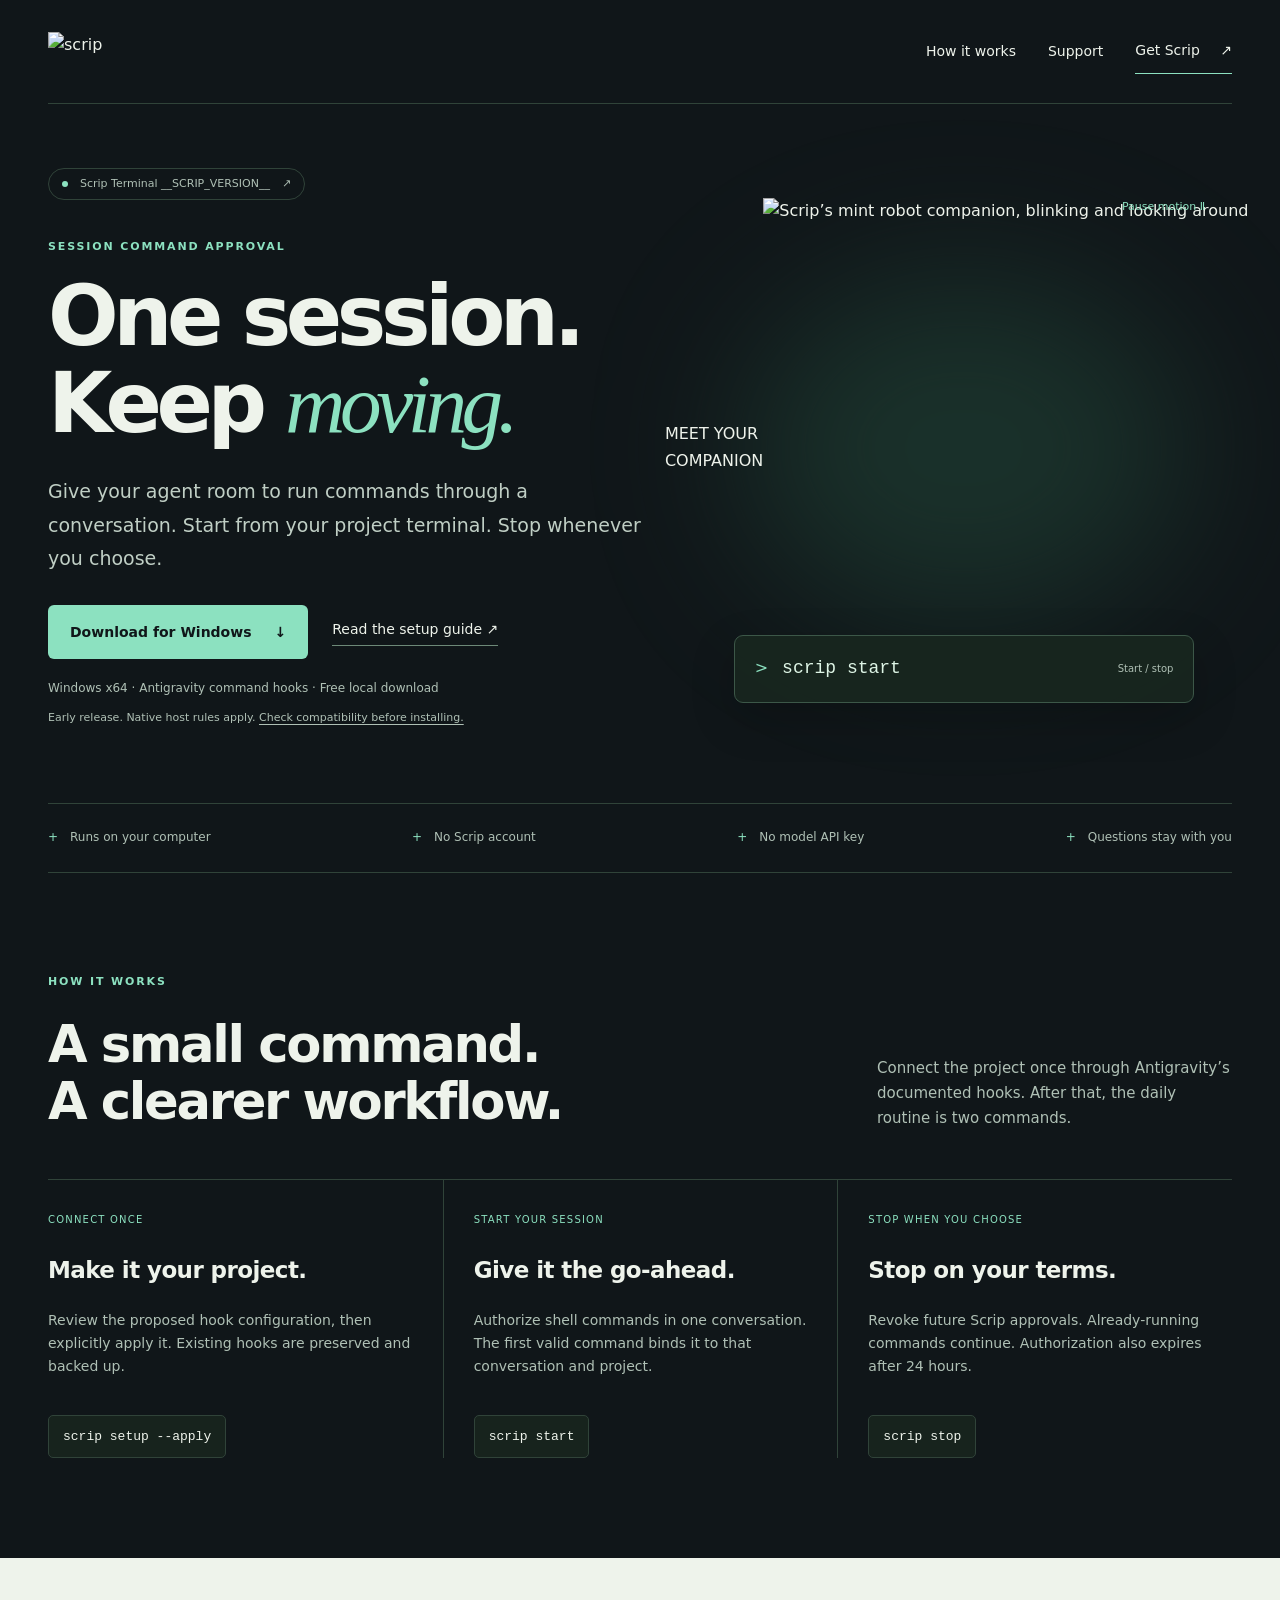
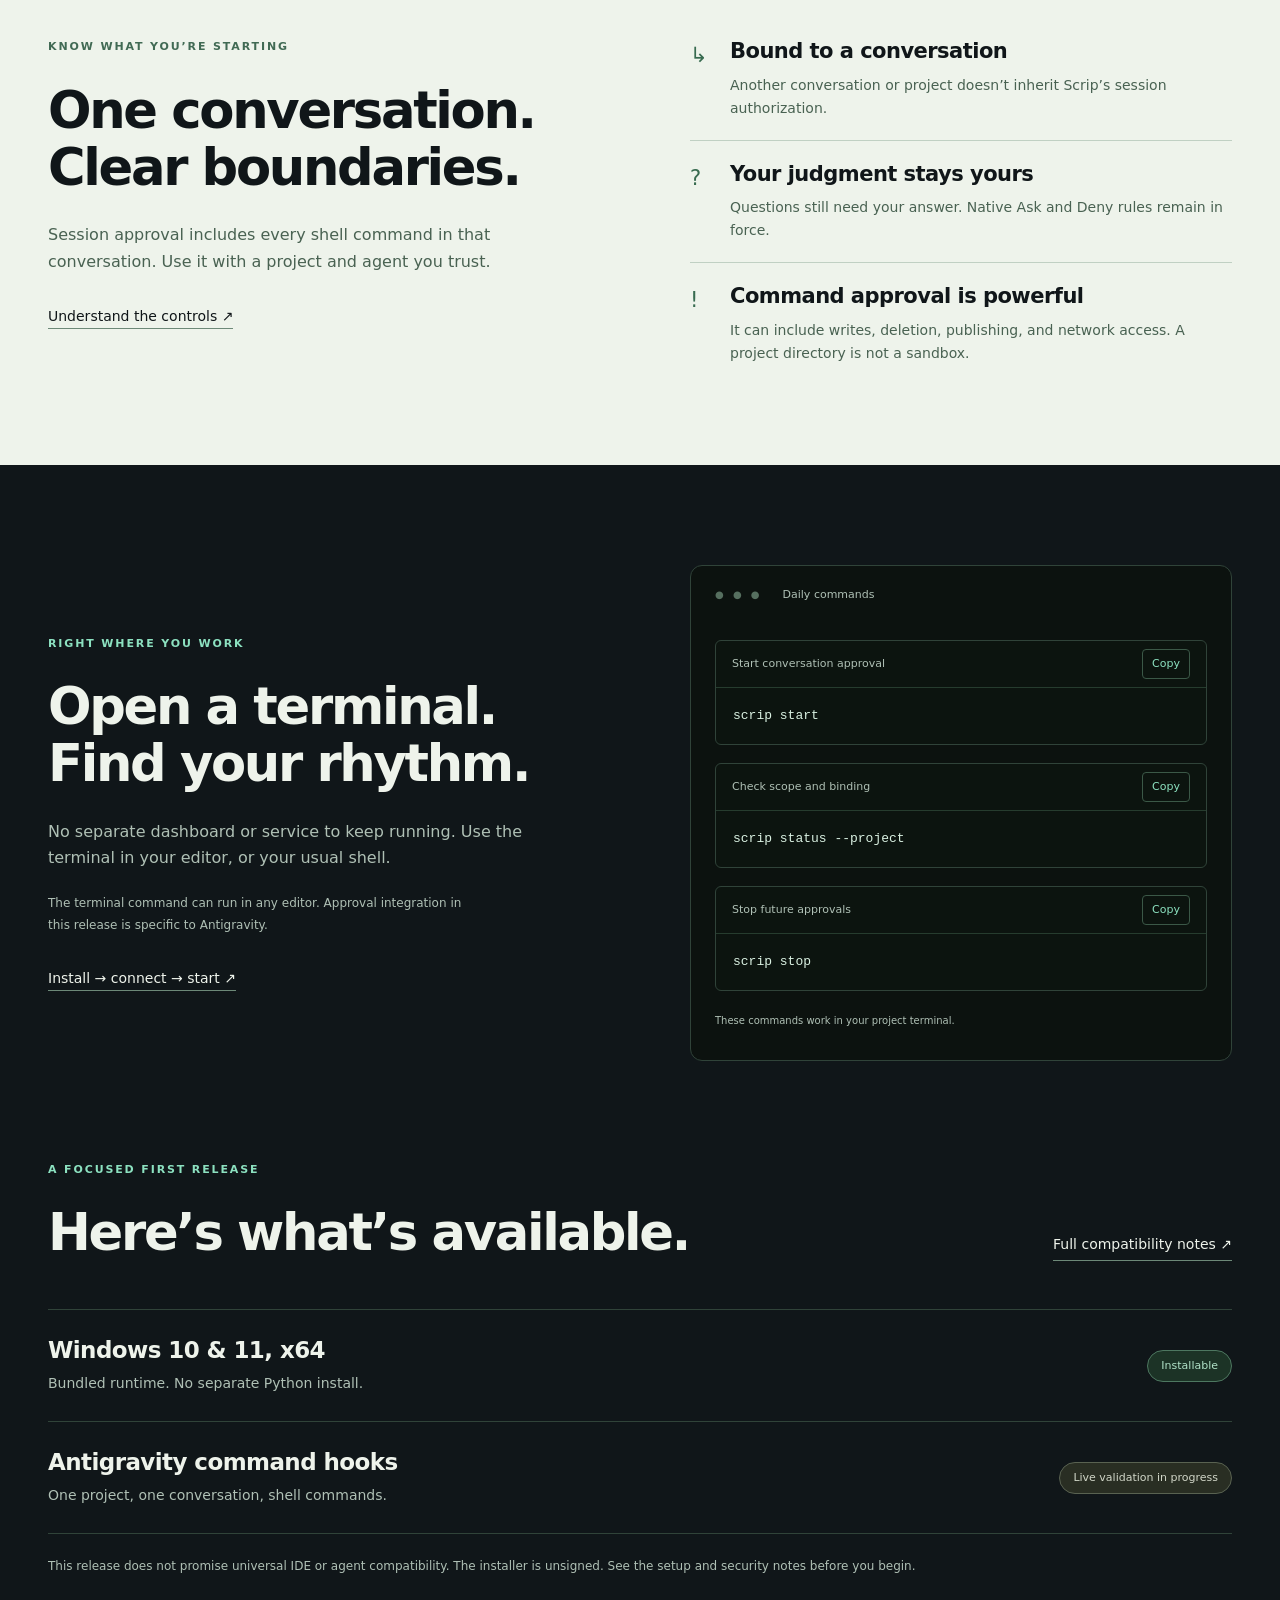
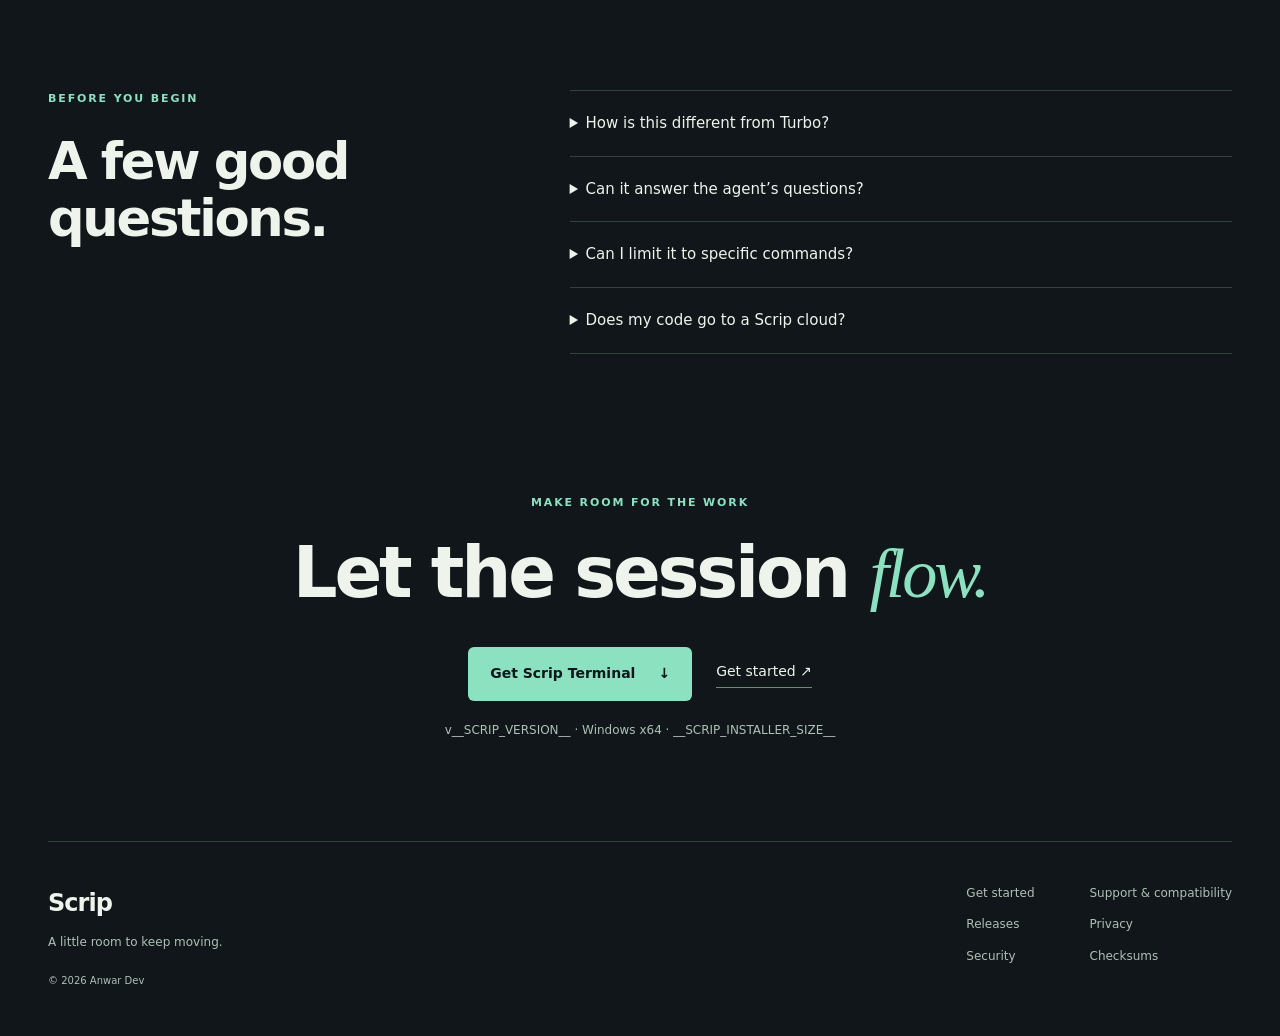
==== web/index.html @ 2af6dfa1 "Ship session command approvals and refreshed public terminal website" ====
<!doctype html>
<html lang="en">
  <head>
    <meta charset="utf-8" />
    <meta name="viewport" content="width=device-width, initial-scale=1" />
    <meta name="theme-color" content="#101619" />
    <meta
      name="description"
      content="Start session command approvals from your project terminal. Stop when you choose. A local Windows companion for Antigravity."
    />
    <link rel="canonical" href="https://scrip.anwardev.me/" />
    <meta property="og:type" content="website" />
    <meta property="og:title" content="Scrip — Let the session flow." />
    <meta
      property="og:description"
      content="Start session command approvals from your project terminal. Stop when you choose. A local Windows companion for Antigravity."
    />
    <meta property="og:url" content="https://scrip.anwardev.me/" />
    <meta
      property="og:image"
      content="https://scrip.anwardev.me/assets/mascot.png"
    />
    <meta name="twitter:card" content="summary" />
    <link rel="icon" href="assets/icon.png" />
    <link rel="stylesheet" href="styles.css" />
    <title>Scrip — Let the session flow.</title>
  </head>
  <body>
    <a class="skip" href="#main">Skip to content</a>
    <header class="header wrap">
      <a class="brand" href="./" aria-label="Scrip home"
        ><img src="assets/wordmark.svg" width="144" height="40" alt="scrip"
      /></a>
      <nav aria-label="Main navigation">
        <a href="./#how">How it works</a><a href="support.html">Support</a
        ><a href="quickstart.html" class="nav-download"
          >Get Scrip <span aria-hidden="true">↗</span></a
        >
      </nav>
    </header>
    <main id="main">
      <section class="hero wrap">
        <div class="hero-copy">
          <a href="releases.html" class="release-pill"
            ><span class="dot"></span> Scrip Terminal __SCRIP_VERSION__
            <span aria-hidden="true">↗</span></a
          >
          <p class="eyebrow">SESSION COMMAND APPROVAL</p>
          <h1>One session.<br />Keep <em>moving.</em></h1>
          <p class="lead">
            Give your agent room to run commands through a conversation. Start
            from your project terminal. Stop whenever you choose.
          </p>
          <div class="actions">
            <a
              class="button primary"
              href="downloads/__SCRIP_INSTALLER__"
              download
              >Download for Windows <span aria-hidden="true">↓</span></a
            ><a class="text-link" href="quickstart.html"
              >Read the setup guide <span aria-hidden="true">↗</span></a
            >
          </div>
          <p class="install-note">
            Windows x64 · Antigravity command hooks · Free local download
          </p>
          <p class="release-note">
            Early release. Native host rules apply.
            <a href="support.html">Check compatibility before installing.</a>
          </p>
        </div>
        <div class="hero-art">
          <span class="orbit orbit-one"></span
          ><span class="orbit orbit-two"></span
          ><span class="art-label">MEET YOUR COMPANION</span
          ><input
            class="motion-toggle"
            type="checkbox"
            id="pause-mascot"
            aria-label="Pause mascot animation"
          /><picture class="companion-motion"
            ><source
              media="(prefers-reduced-motion: reduce)"
              srcset="assets/mascot.png" />
            <img
              src="assets/mascot.gif"
              width="560"
              height="560"
              alt="Scrip’s mint robot companion, blinking and looking around" /></picture
          ><img
            class="companion-still"
            src="assets/mascot.png"
            width="560"
            height="560"
            alt="Scrip’s mint robot companion"
          /><label class="motion-control" for="pause-mascot"
            ><span class="motion-running">Pause motion Ⅱ</span
            ><span class="motion-paused">Play motion ▷</span></label
          >
          <div class="hero-command">
            <span class="prompt" aria-hidden="true">&gt;</span
            ><code>scrip start</code
            ><span class="command-caption">Start / stop</span>
          </div>
        </div>
      </section>
      <div class="trust-strip wrap">
        <span>Runs on your computer</span><span>No Scrip account</span
        ><span>No model API key</span><span>Questions stay with you</span>
      </div>
      <section class="section wrap" id="how">
        <div class="section-heading">
          <div>
            <p class="eyebrow">HOW IT WORKS</p>
            <h2>A small command.<br />A clearer workflow.</h2>
          </div>
          <p>
            Connect the project once through Antigravity’s documented hooks.
            After that, the daily routine is two commands.
          </p>
        </div>
        <div class="workflow">
          <article>
            <span class="step-number">CONNECT ONCE</span>
            <h3>Make it your project.</h3>
            <p>
              Review the proposed hook configuration, then explicitly apply it.
              Existing hooks are preserved and backed up.
            </p>
            <code class="inline-command">scrip setup --apply</code>
          </article>
          <article>
            <span class="step-number">START YOUR SESSION</span>
            <h3>Give it the go-ahead.</h3>
            <p>
              Authorize shell commands in one conversation. The first valid
              command binds it to that conversation and project.
            </p>
            <code class="inline-command">scrip start</code>
          </article>
          <article>
            <span class="step-number">STOP WHEN YOU CHOOSE</span>
            <h3>Stop on your terms.</h3>
            <p>
              Revoke future Scrip approvals. Already-running commands continue.
              Authorization also expires after 24 hours.
            </p>
            <code class="inline-command">scrip stop</code>
          </article>
        </div>
      </section>
      <section class="control-section">
        <div class="wrap control-grid">
          <div>
            <p class="eyebrow">KNOW WHAT YOU’RE STARTING</p>
            <h2>One conversation.<br />Clear boundaries.</h2>
            <p class="control-lead">
              Session approval includes every shell command in that
              conversation. Use it with a project and agent you trust.
            </p>
            <a class="text-link" href="security.html"
              >Understand the controls ↗</a
            >
          </div>
          <div class="boundary-list">
            <div>
              <span class="boundary-icon" aria-hidden="true">↳</span>
              <div>
                <h3>Bound to a conversation</h3>
                <p>
                  Another conversation or project doesn’t inherit Scrip’s
                  session authorization.
                </p>
              </div>
            </div>
            <div>
              <span class="boundary-icon" aria-hidden="true">?</span>
              <div>
                <h3>Your judgment stays yours</h3>
                <p>
                  Questions still need your answer. Native Ask and Deny rules
                  remain in force.
                </p>
              </div>
            </div>
            <div>
              <span class="boundary-icon" aria-hidden="true">!</span>
              <div>
                <h3>Command approval is powerful</h3>
                <p>
                  It can include writes, deletion, publishing, and network
                  access. A project directory is not a sandbox.
                </p>
              </div>
            </div>
          </div>
        </div>
      </section>
      <section class="section wrap terminal-section">
        <div>
          <p class="eyebrow">RIGHT WHERE YOU WORK</p>
          <h2>Open a terminal.<br />Find your rhythm.</h2>
          <p class="muted">
            No separate dashboard or service to keep running. Use the terminal
            in your editor, or your usual shell.
          </p>
          <p class="fine-print">
            The terminal command can run in any editor. Approval integration in
            this release is specific to Antigravity.
          </p>
          <a class="text-link" href="quickstart.html"
            >Install → connect → start ↗</a
          >
        </div>
        <div class="terminal-reference">
          <div class="terminal-title">
            <span class="terminal-dots" aria-hidden="true">● ● ●</span
            ><span>Daily commands</span>
          </div>
          <div class="code-block">
            <div class="code-heading">
              <span>Start conversation approval</span
              ><button
                type="button"
                class="copy"
                data-copy="scrip start"
                aria-label="Copy scrip start"
              >
                Copy
              </button>
            </div>
            <pre><code>scrip start</code></pre>
          </div>
          <div class="code-block">
            <div class="code-heading">
              <span>Check scope and binding</span
              ><button
                type="button"
                class="copy"
                data-copy="scrip status --project"
                aria-label="Copy scrip status --project"
              >
                Copy
              </button>
            </div>
            <pre><code>scrip status --project</code></pre>
          </div>
          <div class="code-block">
            <div class="code-heading">
              <span>Stop future approvals</span
              ><button
                type="button"
                class="copy"
                data-copy="scrip stop"
                aria-label="Copy scrip stop"
              >
                Copy
              </button>
            </div>
            <pre><code>scrip stop</code></pre>
          </div>
          <p class="terminal-footnote">
            These commands work in your project terminal.
          </p>
        </div>
      </section>
      <section class="section wrap support-summary" id="compatibility">
        <div class="section-heading">
          <div>
            <p class="eyebrow">A FOCUSED FIRST RELEASE</p>
            <h2>Here’s what’s available.</h2>
          </div>
          <a class="text-link" href="support.html"
            >Full compatibility notes ↗</a
          >
        </div>
        <div class="support-row">
          <div>
            <h3>Windows 10 & 11, x64</h3>
            <p>Bundled runtime. No separate Python install.</p>
          </div>
          <span class="badge">Installable</span>
        </div>
        <div class="support-row">
          <div>
            <h3>Antigravity command hooks</h3>
            <p>One project, one conversation, shell commands.</p>
          </div>
          <span class="badge subdued">Live validation in progress</span>
        </div>
        <p class="fine-print">
          This release does not promise universal IDE or agent compatibility.
          The installer is unsigned. See the setup and security notes before you
          begin.
        </p>
      </section>
      <section class="section wrap faq">
        <div>
          <p class="eyebrow">BEFORE YOU BEGIN</p>
          <h2>A few good<br />questions.</h2>
        </div>
        <div>
          <details>
            <summary>How is this different from Turbo?</summary>
            <p>
              Scrip gives you a project-terminal start/stop lifecycle bound to
              one conversation. It uses Antigravity’s documented hooks and still
              honors native Ask/Deny rules. If Turbo already meets your needs,
              you may not need Scrip.
            </p>
          </details>
          <details>
            <summary>Can it answer the agent’s questions?</summary>
            <p>
              No. Session command approval covers shell execution only.
              Questions still need your answer in the agent.
            </p>
          </details>
          <details>
            <summary>Can I limit it to specific commands?</summary>
            <p>
              Yes. Configure exact commands during setup and run
              <code>scrip start --exact</code>. The default
              <code>scrip start</code> authorizes commands throughout one
              conversation.
            </p>
          </details>
          <details>
            <summary>Does my code go to a Scrip cloud?</summary>
            <p>
              No. Scrip stores its authorization and event history on your
              computer. This website serves product pages and downloads. Your
              agent and hosting providers retain their own data practices.
            </p>
          </details>
        </div>
      </section>
      <section class="closing wrap">
        <p class="eyebrow">MAKE ROOM FOR THE WORK</p>
        <h2>Let the session <em>flow.</em></h2>
        <div class="actions">
          <a
            class="button primary"
            href="downloads/__SCRIP_INSTALLER__"
            download
            >Get Scrip Terminal <span aria-hidden="true">↓</span></a
          ><a class="text-link" href="quickstart.html">Get started ↗</a>
        </div>
        <p class="install-note">
          v__SCRIP_VERSION__ · Windows x64 · __SCRIP_INSTALLER_SIZE__
        </p>
      </section>
    </main>
    <footer class="footer wrap">
      <div>
        <a href="./" class="footer-name">Scrip</a>
        <p>A little room to keep moving.</p>
        <small>© 2026 Anwar Dev</small>
      </div>
      <nav aria-label="Footer navigation">
        <a href="quickstart.html">Get started</a
        ><a href="support.html">Support & compatibility</a
        ><a href="releases.html">Releases</a><a href="privacy.html">Privacy</a
        ><a href="security.html">Security</a
        ><a href="downloads/SHA256SUMS">Checksums</a>
      </nav>
    </footer>
    <div class="copy-status" role="status" aria-live="polite"></div>
    <script src="site.js" defer></script>
  </body>
</html>
---- web/styles.css ----
@charset "UTF-8";
:root {
  color-scheme: dark;
  --ink: #101619;
  --panel: #17231d;
  --mint: #8ce1c0;
  --paper: #eef3eb;
  --muted: #afc0b5;
  --line: #304339;
}
* {
  box-sizing: border-box;
}
html {
  scroll-behavior: smooth;
  scroll-padding-top: 28px;
}
body {
  margin: 0;
  background: var(--ink);
  color: var(--paper);
  font-family: Inter, "Segoe UI", system-ui, sans-serif;
  line-height: 1.65;
  -webkit-font-smoothing: antialiased;
}
a {
  color: inherit;
  text-decoration: none;
}
button {
  font: inherit;
  cursor: pointer;
}
img {
  display: block;
  max-width: 100%;
  height: auto;
}
a:focus-visible,
button:focus-visible,
summary:focus-visible {
  outline: 3px solid var(--mint);
  outline-offset: 5px;
}
::selection {
  background: var(--mint);
  color: var(--ink);
}
h1,
h2,
h3,
p {
  margin-top: 0;
}
h1,
h2,
h3 {
  font-weight: 550;
}
h1 {
  font-size: clamp(58px, 6.5vw, 94px);
  line-height: 1.04;
  letter-spacing: -0.065em;
  margin-bottom: 28px;
}
h2 {
  font-size: clamp(34px, 4vw, 52px);
  line-height: 1.12;
  letter-spacing: -0.045em;
  margin-bottom: 26px;
}
h3 {
  font-size: 23px;
  line-height: 1.3;
  letter-spacing: -0.025em;
}
em {
  font-family: Georgia, serif;
  color: var(--mint);
  font-weight: 400;
}
.wrap {
  width: min(1240px, calc(100% - 96px));
  margin-inline: auto;
}
.skip {
  position: absolute;
  left: 16px;
  top: -100px;
  background: var(--mint);
  color: var(--ink);
  padding: 12px;
  z-index: 10;
}
.skip:focus {
  top: 16px;
}
.header {
  min-height: 104px;
  display: flex;
  justify-content: space-between;
  align-items: center;
  border-bottom: 1px solid var(--line);
}
.brand img {
  width: 144px;
}
.header nav {
  display: flex;
  align-items: center;
  gap: 32px;
  font-size: 14px;
}
.header nav a {
  padding-block: 10px;
}
a:hover {
  color: var(--mint);
}
.nav-download {
  border-bottom: 1px solid var(--mint);
}
.nav-download span {
  margin-left: 16px;
}
.eyebrow {
  font-size: 11px;
  font-weight: 650;
  letter-spacing: 0.17em;
  color: var(--mint);
  margin-bottom: 25px;
}
.lead {
  color: #c0cfc5;
  font-size: 19px;
  line-height: 1.75;
  max-width: 610px;
  margin-bottom: 30px;
}
.hero {
  display: grid;
  grid-template-columns: 1.15fr 1fr;
  gap: 32px;
  padding-block: 64px 76px;
  align-items: center;
}
.release-pill {
  display: inline-flex;
  gap: 12px;
  align-items: center;
  border: 1px solid var(--line);
  border-radius: 30px;
  padding: 6px 13px;
  font-size: 11px;
  color: var(--muted);
  margin-bottom: 38px;
}
.dot {
  height: 6px;
  width: 6px;
  background: var(--mint);
  border-radius: 50%;
}
.hero .eyebrow {
  margin-bottom: 18px;
}
.actions {
  display: flex;
  flex-wrap: wrap;
  align-items: center;
  gap: 24px;
}
.button {
  display: inline-flex;
  align-items: center;
  justify-content: center;
  gap: 23px;
  min-height: 54px;
  padding: 13px 22px;
  border-radius: 6px;
  font-size: 14px;
  font-weight: 650;
  transition:
    background 0.2s,
    transform 0.2s;
}
.primary {
  color: var(--ink);
  background: var(--mint);
}
.primary:hover {
  background: #b2f1d8;
  color: var(--ink);
  transform: translateY(-2px);
}
.text-link {
  font-size: 14px;
  border-bottom: 1px solid #6d8978;
  padding-bottom: 4px;
}
.install-note {
  font-size: 12px;
  color: var(--muted);
  margin: 20px 0 0;
}
.release-note {
  font-size: 11px;
  color: var(--muted);
  margin: 10px 0 0;
  max-width: 500px;
}
.release-note a {
  text-decoration: underline;
  text-underline-offset: 3px;
}
.hero-art {
  position: relative;
  isolation: isolate;
  min-width: 0;
  min-height: 490px;
  display: flex;
  justify-content: center;
  align-items: center;
}
.hero-art:before {
  content: "";
  position: absolute;
  inset: 16% 9%;
  background: #244c3c;
  filter: blur(75px);
  opacity: 0.5;
  z-index: -1;
  border-radius: 50%;
}
.hero-art > picture,
.hero-art > .companion-still {
  width: 100%;
  max-width: 500px;
  z-index: 1;
  position: relative;
}

.motion-toggle {
  position: absolute;
  width: 1px;
  height: 1px;
  clip-path: inset(50%);
  overflow: hidden;
}
.hero-art > .companion-still,
.motion-paused {
  display: none;
}
.motion-toggle:checked ~ .companion-motion,
.motion-toggle:checked ~ .motion-control .motion-running {
  display: none;
}
.motion-toggle:checked ~ .companion-still,
.motion-toggle:checked ~ .motion-control .motion-paused {
  display: block;
}
.motion-control {
  position: absolute;
  top: -6px;
  right: 5%;
  padding: 6px 0;
  cursor: pointer;
  font-size: 11px;
  color: var(--mint);
  z-index: 2;
}
.motion-toggle:focus-visible ~ .motion-control {
  outline: 3px solid var(--mint);
  outline-offset: 4px;
}
.hero-command {
  display: flex;
  align-items: center;
  gap: 14px;
  position: absolute;
  bottom: -5px;
  left: 7%;
  right: 7%;
  padding: 18px 20px;
  border: 1px solid #3c5748;
  border-radius: 9px;
  background: #18261eee;
  z-index: 2;
  box-shadow: 0 16px 45px #0003;
}
.hero-command code {
  font-size: 18px;
  color: #def5e6;
}
.prompt {
  color: var(--mint);
}
.command-caption {
  margin-left: auto;
  max-width: 90px;
  font-size: 10px;
  line-height: 1.5;
  color: var(--muted);
}
.trust-strip {
  display: flex;
  justify-content: space-between;
  gap: 20px;
  padding-block: 24px;
  border-block: 1px solid var(--line);
  font-size: 12px;
  color: var(--muted);
}
.trust-strip span:before {
  content: "+";
  color: var(--mint);
  margin-right: 12px;
}
.section {
  padding-block: 100px;
}
.section-heading {
  display: flex;
  justify-content: space-between;
  align-items: end;
  gap: 45px;
  margin-bottom: 48px;
}
.section-heading h2 {
  margin-bottom: 0;
}
.section-heading > p {
  color: var(--muted);
  max-width: 355px;
  margin-bottom: 0;
  font-size: 15px;
}
.workflow {
  display: grid;
  grid-template-columns: repeat(3, 1fr);
  border-top: 1px solid var(--line);
}
.workflow article {
  padding: 32px 30px 0 0;
  min-width: 0;
}
.workflow article + article {
  padding-left: 30px;
  border-left: 1px solid var(--line);
}
.step-number {
  font-size: 10px;
  letter-spacing: 0.12em;
  color: var(--mint);
  display: block;
  margin-bottom: 28px;
}
.workflow p {
  color: var(--muted);
  font-size: 14px;
  min-height: 92px;
}
.inline-command {
  font-size: 13px;
  display: inline-block;
  padding: 10px 14px;
  background: var(--panel);
  border-radius: 5px;
  border: 1px solid var(--line);
}
.control-section {
  background: var(--paper);
  color: var(--ink);
  padding-block: 80px;
}
.control-grid {
  display: grid;
  grid-template-columns: 1fr 1fr;
  gap: 100px;
}
.control-section .eyebrow {
  color: #416a54;
}
.control-lead {
  color: #496252;
  max-width: 460px;
  margin-bottom: 28px;
}
.control-section a:hover {
  color: #226245;
}
.boundary-list > div {
  display: flex;
  gap: 20px;
  padding-block: 20px;
  border-top: 1px solid #c0d0c3;
}
.boundary-list > div:first-child {
  padding-top: 0;
  border-top: 0;
}
.boundary-list h3 {
  font-size: 21px;
  margin-bottom: 8px;
}
.boundary-list p {
  font-size: 14px;
  color: #496252;
  margin-bottom: 0;
}
.boundary-icon {
  font-size: 21px;
  min-width: 20px;
  color: #386b50;
}
.terminal-section {
  display: grid;
  grid-template-columns: 1fr 1fr;
  gap: 100px;
  align-items: center;
}
.muted {
  color: var(--muted);
}
.fine-print {
  font-size: 12px;
  line-height: 1.8;
  color: var(--muted);
}
.terminal-section .fine-print {
  margin: 22px 0 28px;
  max-width: 420px;
}
.terminal-reference {
  min-width: 0;
  background: #0c120f;
  border: 1px solid var(--line);
  border-radius: 12px;
  padding: 20px 24px;
}
.terminal-title {
  display: flex;
  align-items: center;
  gap: 20px;
  color: var(--muted);
  font-size: 11px;
  padding-bottom: 18px;
}
.terminal-dots {
  color: #566f5f;
  font-size: 10px;
  letter-spacing: 3px;
}
.terminal-footnote {
  font-size: 10px;
  color: var(--muted);
  margin-top: 22px;
}
.code-block {
  margin-block: 18px;
  border: 1px solid var(--line);
  border-radius: 6px;
  background: #0c140f;
  overflow: hidden;
  min-width: 0;
}
.code-heading {
  display: flex;
  align-items: center;
  justify-content: space-between;
  gap: 16px;
  padding: 8px 16px;
  border-bottom: 1px solid #263c2e;
  color: var(--muted);
  font-size: 11px;
}
.copy {
  border: 1px solid #3b5847;
  border-radius: 4px;
  padding: 4px 9px;
  color: var(--mint);
  background: transparent;
  font-size: 11px;
  min-height: 30px;
}
.copy:hover {
  border-color: var(--mint);
}
pre {
  margin: 0;
  overflow-x: auto;
  padding: 17px;
  color: #daf1e2;
  font-size: 13px;
  line-height: 1.7;
}
code {
  font-family: Consolas, "Courier New", monospace;
}
p code,
li code {
  overflow-wrap: anywhere;
  padding: 2px 5px;
  font-size: 0.85em;
  border-radius: 3px;
  background: #223b2d;
  color: #d8ebde;
}
.support-summary {
  padding-top: 0;
}
.support-row {
  display: flex;
  justify-content: space-between;
  align-items: center;
  gap: 24px;
  border-top: 1px solid var(--line);
  padding-block: 26px;
}
.support-row h3 {
  margin-bottom: 6px;
}
.support-row p {
  color: var(--muted);
  font-size: 14px;
  margin-bottom: 0;
}
.badge {
  border: 1px solid #4d7760;
  border-radius: 25px;
  padding: 6px 13px;
  font-size: 11px;
  white-space: nowrap;
  color: #b0e1c7;
  background: #1c3326;
}
.badge.subdued {
  color: #d1d6c8;
  border-color: #596251;
  background: #292e23;
}
.support-summary > .fine-print {
  border-top: 1px solid var(--line);
  padding-top: 22px;
}
.faq {
  padding-top: 0;
  display: grid;
  grid-template-columns: 0.8fr 1.2fr;
  gap: 80px;
}
details {
  border-top: 1px solid var(--line);
  padding-block: 20px;
}
details:last-child {
  border-bottom: 1px solid var(--line);
}
summary {
  cursor: pointer;
  padding-right: 8px;
  font-size: 15px;
}
details p {
  color: var(--muted);
  font-size: 14px;
  margin: 18px 0 0;
}
.closing {
  text-align: center;
  padding-block: 40px 100px;
}
.closing .eyebrow {
  margin-bottom: 22px;
}
.closing h2 {
  font-size: clamp(44px, 5.5vw, 76px);
  margin-bottom: 34px;
}
.closing .actions {
  justify-content: center;
}
.footer {
  padding-block: 42px;
  border-top: 1px solid var(--line);
  display: flex;
  justify-content: space-between;
  gap: 40px;
  color: var(--muted);
  font-size: 12px;
}
.footer-name {
  font-size: 24px;
  font-weight: 650;
  letter-spacing: -0.04em;
  color: var(--paper);
}
.footer p {
  margin: 10px 0 18px;
}
.footer small {
  font-size: 10px;
}
.footer nav {
  display: grid;
  grid-template-columns: repeat(2, auto);
  column-gap: 55px;
  row-gap: 12px;
  align-content: start;
}
.page-intro {
  padding-block: 68px 50px;
}
.page-intro h1 {
  font-size: clamp(46px, 5vw, 70px);
  max-width: 1000px;
}
.page-intro .lead {
  max-width: 720px;
}
.docs-grid {
  display: grid;
  grid-template-columns: 205px minmax(0, 1fr);
  gap: 75px;
  padding-bottom: 90px;
}
.docs-nav {
  position: sticky;
  top: 30px;
  align-self: start;
  display: flex;
  flex-direction: column;
  gap: 16px;
  font-size: 13px;
  color: var(--muted);
  border-top: 1px solid var(--line);
  padding-top: 24px;
}
.docs-body {
  min-width: 0;
}
.docs-body > section {
  border-top: 1px solid var(--line);
  padding-block: 38px 18px;
  scroll-margin-top: 28px;
}
.docs-body > section:first-child {
  padding-top: 24px;
}
.docs-body h2 {
  font-size: 32px;
  letter-spacing: -0.035em;
}
.docs-body h3 {
  font-size: 21px;
}
.docs-body p,
.docs-body li {
  color: var(--muted);
  font-size: 15px;
}
.docs-body strong {
  color: var(--paper);
}
.docs-body a:not(.button) {
  color: var(--mint);
  text-decoration: underline;
  text-underline-offset: 4px;
}
.docs-body .eyebrow {
  color: var(--mint);
  font-size: 11px;
}
.download-box {
  display: flex;
  justify-content: space-between;
  align-items: center;
  gap: 25px;
  border: 1px solid #45634f;
  background: var(--panel);
  padding: 25px;
  border-radius: 8px;
  margin-block: 24px;
}
.download-box h3 {
  margin-bottom: 7px;
}
.download-box p {
  font-size: 12px;
  margin-bottom: 0;
}
.notice {
  border-left: 2px solid #8da28a;
  padding: 18px 22px;
  background: #1d2b21;
  margin-block: 25px;
  font-size: 14px;
}
.notice p {
  font-size: 14px;
  margin: 8px 0;
}
.checksum {
  overflow-wrap: anywhere;
  font-family: Consolas, monospace;
  font-size: 12px !important;
}
.copy-status {
  position: fixed;
  bottom: 22px;
  left: 50%;
  transform: translateX(-50%) translateY(20px);
  background: var(--paper);
  color: var(--ink);
  border-radius: 7px;
  padding: 12px 20px;
  font-size: 13px;
  opacity: 0;
  pointer-events: none;
  transition:
    opacity 0.15s,
    transform 0.15s;
  max-width: calc(100% - 32px);
  z-index: 10;
}
.copy-status.visible {
  opacity: 1;
  transform: translateX(-50%) translateY(0);
}
.reading {
  width: min(800px, calc(100% - 96px));
  margin-inline: auto;
  padding-bottom: 90px;
}
.reading section {
  padding-block: 28px 8px;
  border-top: 1px solid var(--line);
}
.reading h2 {
  font-size: 30px;
}
.reading p,
.reading li {
  color: var(--muted);
  font-size: 15px;
}
.reading a:not(.button) {
  text-decoration: underline;
  color: var(--mint);
  text-underline-offset: 3px;
}
.reading strong {
  color: var(--paper);
}
.table-scroll {
  overflow-x: auto;
  border: 1px solid var(--line);
  border-radius: 7px;
  margin-bottom: 30px;
}
table {
  width: 100%;
  border-collapse: collapse;
  text-align: left;
  font-size: 13px;
}
th,
td {
  padding: 17px 20px;
  border-bottom: 1px solid var(--line);
  vertical-align: top;
}
th {
  background: var(--panel);
  font-weight: 600;
}
td {
  color: var(--muted);
}
tr:last-child td {
  border-bottom: 0;
}
.not-found {
  min-height: 60vh;
  padding-block: 100px;
}
@media (max-width: 1050px) {
  .wrap {
    width: calc(100% - 64px);
  }
  .hero {
    grid-template-columns: 1.1fr 1fr;
    gap: 16px;
  }
  .hero h1 {
    font-size: 69px;
  }
  .hero-art {
    min-height: 410px;
  }
  .hero .lead {
    font-size: 17px;
  }
  .command-caption {
    display: none;
  }
  .control-grid,
  .terminal-section {
    gap: 55px;
  }
  .docs-grid {
    gap: 40px;
    grid-template-columns: 170px minmax(0, 1fr);
  }
  .workflow article {
    padding-right: 22px;
  }
  .workflow article + article {
    padding-left: 22px;
  }
}
@media (max-width: 760px) {
  .wrap,
  .reading {
    width: calc(100% - 40px);
  }
  .header {
    min-height: 80px;
  }
  .brand img {
    width: 108px;
  }
  .header nav {
    gap: 20px;
    font-size: 12px;
  }
  .header nav > a:first-child {
    display: none;
  }
  .hero {
    grid-template-columns: 1fr;
    padding-top: 40px;
    gap: 40px;
  }
  .release-pill {
    margin-bottom: 28px;
  }
  .hero h1 {
    font-size: clamp(56px, 10vw, 78px);
  }
  .hero-art {
    min-height: 410px;
    width: min(100%, 460px);
    margin-inline: auto;
  }
  .hero-art > picture,
  .hero-art > .companion-still {
    width: 95%;
  }
  .hero-command {
    bottom: -8px;
  }
  .command-caption {
    display: block;
  }
  .trust-strip {
    display: grid;
    grid-template-columns: 1fr 1fr;
    gap: 15px;
    font-size: 11px;
  }
  .section {
    padding-block: 65px;
  }
  .section-heading {
    display: block;
    margin-bottom: 32px;
  }
  .section-heading > p,
  .section-heading > a {
    display: inline-block;
    margin-top: 23px;
  }
  .workflow,
  .control-grid,
  .terminal-section,
  .faq {
    grid-template-columns: minmax(0, 1fr);
    gap: 30px;
  }
  .workflow article,
  .workflow article + article {
    padding: 25px 0;
    border-left: 0;
    border-bottom: 1px solid var(--line);
  }
  .workflow {
    gap: 0;
  }
  .workflow p {
    min-height: 0;
  }
  .step-number {
    margin-bottom: 18px;
  }
  .control-section {
    padding-block: 55px;
  }
  .control-grid {
    gap: 45px;
  }
  .terminal-reference {
    padding: 18px;
  }
  .support-summary,
  .faq {
    padding-top: 0;
  }
  .support-row {
    display: block;
  }
  .badge {
    display: inline-block;
    margin-top: 15px;
  }
  .closing {
    padding-block: 24px 65px;
  }
  .footer {
    display: block;
  }
  .footer nav {
    margin-top: 32px;
    gap: 15px 25px;
  }
  .page-intro {
    padding-block: 45px 25px;
  }
  .page-intro h1 {
    font-size: 48px;
  }
  .page-intro .lead {
    font-size: 17px;
  }
  .docs-grid {
    grid-template-columns: minmax(0, 1fr);
    gap: 28px;
    padding-bottom: 60px;
  }
  .docs-nav {
    position: static;
    flex-direction: row;
    flex-wrap: wrap;
    gap: 12px 22px;
    font-size: 12px;
    padding-top: 20px;
  }
  .download-box {
    flex-direction: column;
    align-items: start;
    padding: 22px;
  }
  .docs-body h2 {
    font-size: 28px;
  }
  .notice {
    padding: 16px;
  }
  th,
  td {
    padding: 14px;
    min-width: 140px;
  }
  .not-found {
    padding-block: 65px;
  }
}
@media (max-width: 380px) {
  .hero-art {
    min-height: 350px;
  }
  .hero-command {
    padding: 14px;
    left: 2%;
    right: 2%;
  }
  .command-caption {
    display: none;
  }
  .actions {
    gap: 20px;
  }
}
@media (prefers-reduced-motion: reduce) {
  html {
    scroll-behavior: auto;
  }
  *,
  *:before,
  *:after {
    transition: none !important;
  }
  .motion-toggle,
  .motion-control {
    display: none;
  }
}

.release-entry {
  margin-bottom: 24px;
}
.release-meta {
  display: flex;
  gap: 14px;
  flex-wrap: wrap;
  font-size: 12px;
  color: var(--muted);
  margin-block: 16px;
}
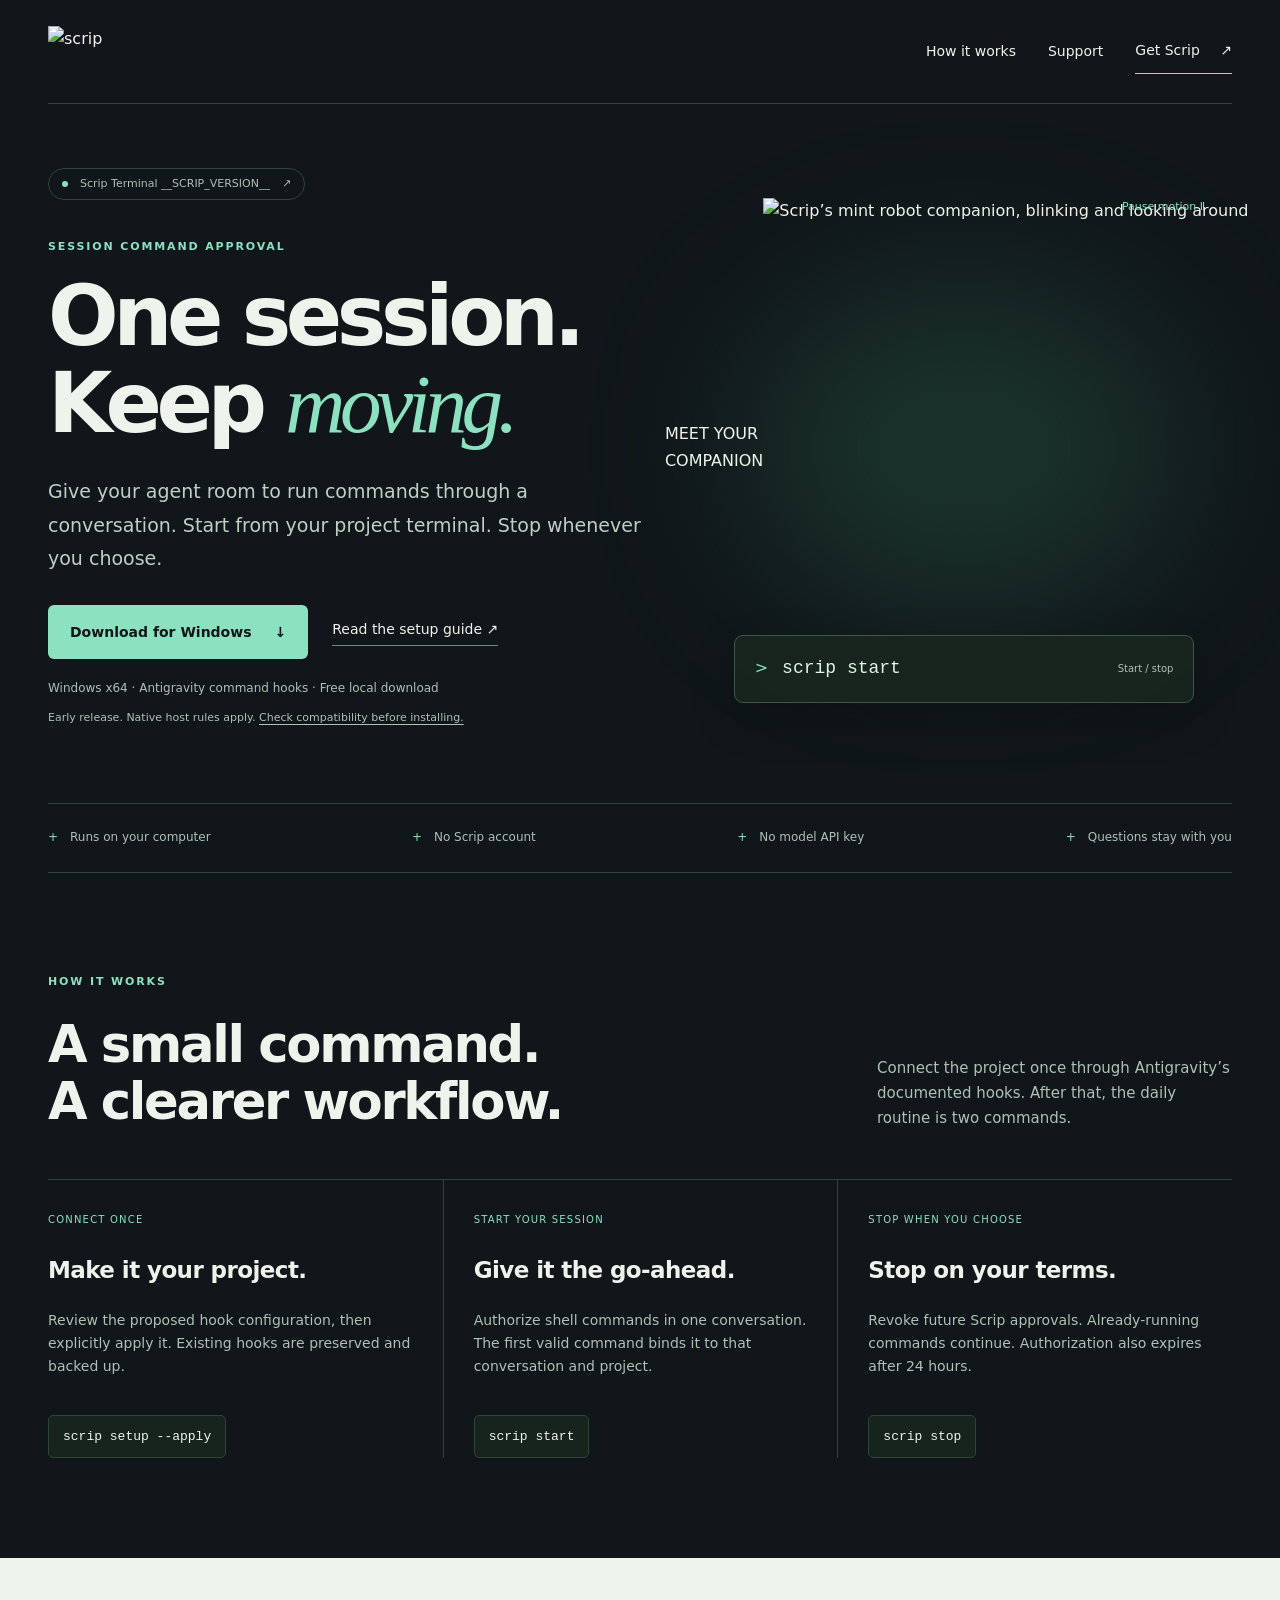
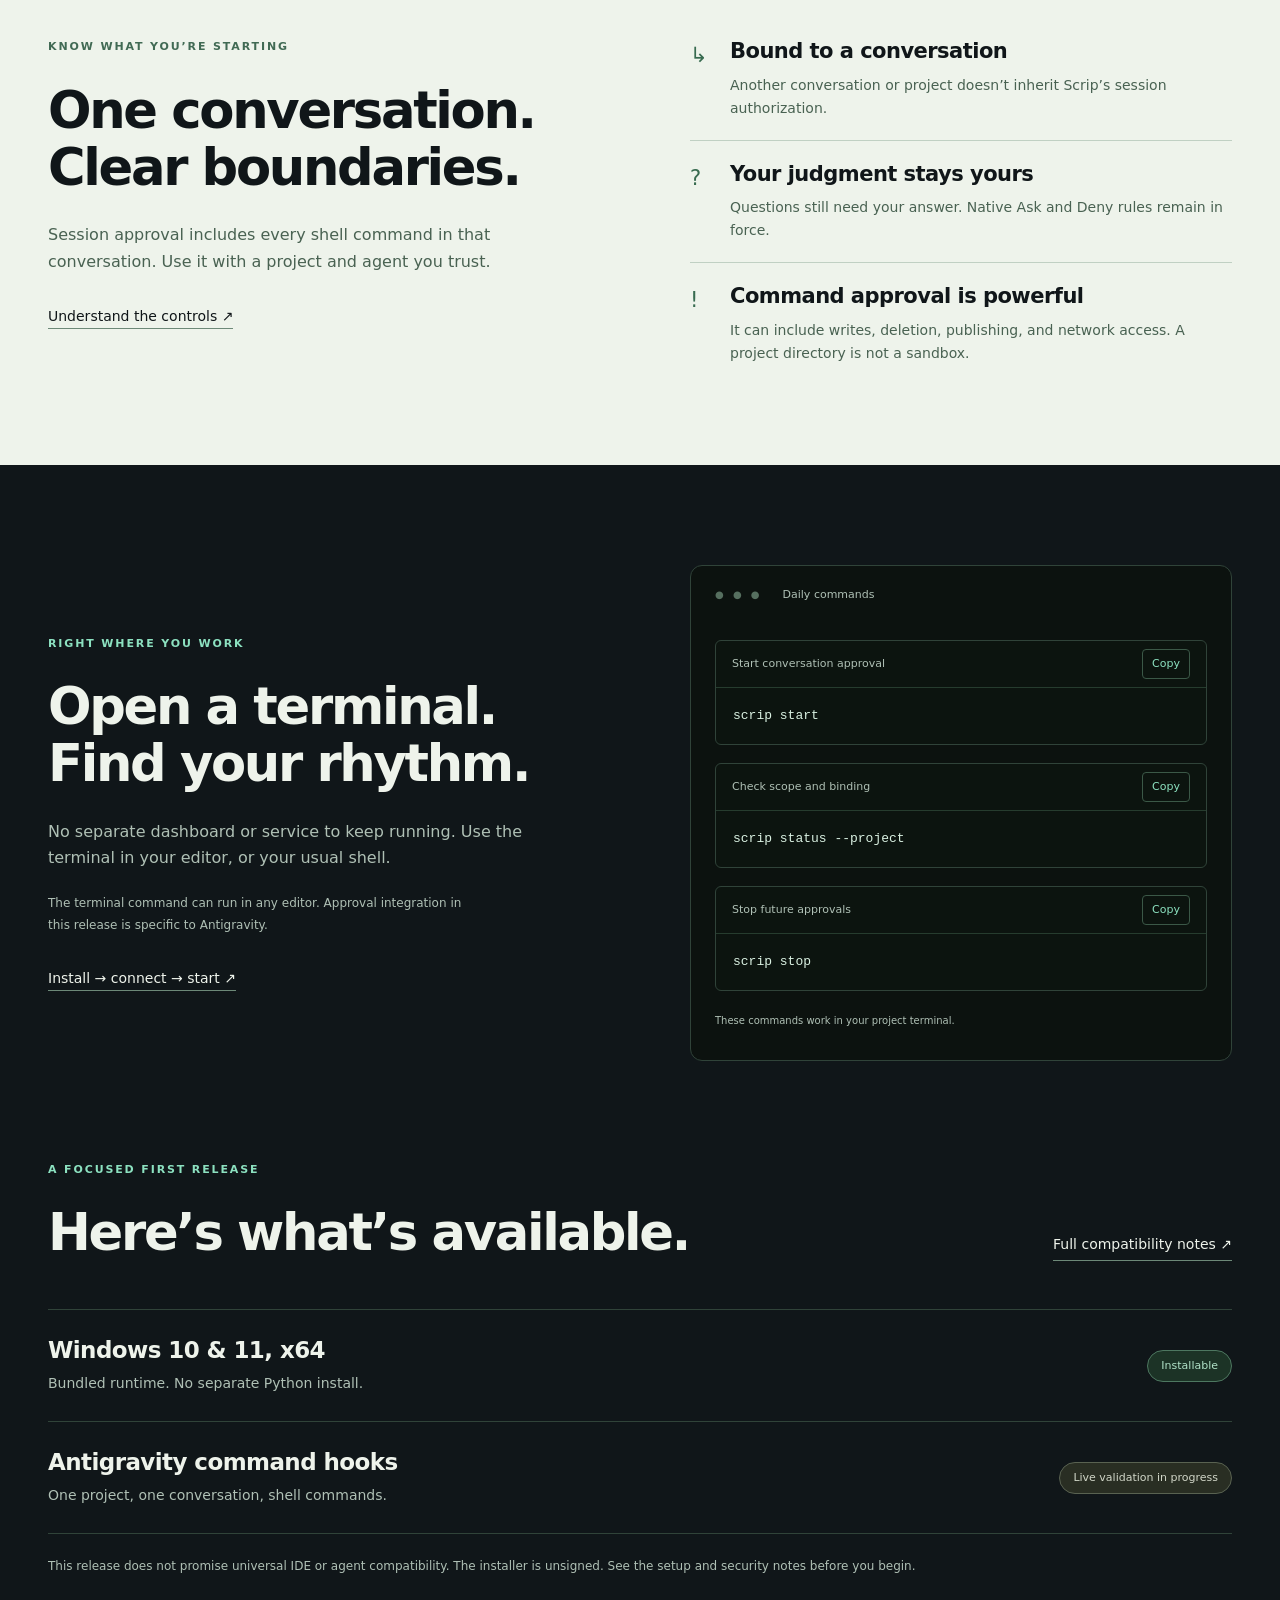
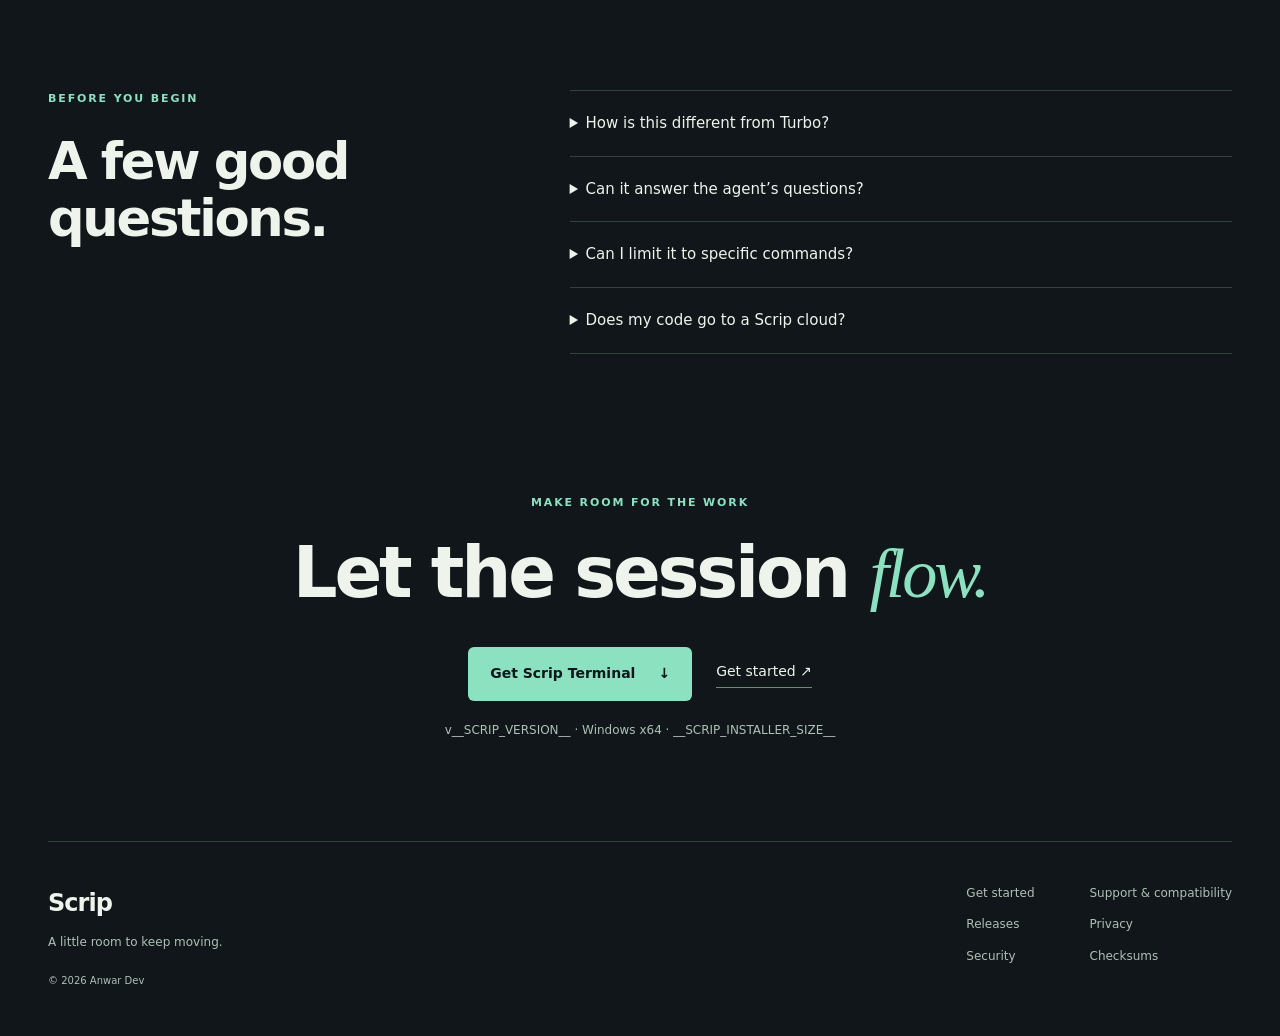
==== commit 112e8062: "Verify corrected logo and retained website privacy control" ====
--- a/web/index.html
+++ b/web/index.html
@@ -24,12 +24,17 @@
     <link rel="icon" href="assets/icon.png" />
     <link rel="stylesheet" href="styles.css" />
     <title>Scrip — Let the session flow.</title>
+    <script
+      defer
+      src="https://www.anwarhussen.tech/insights-v2.js"
+      data-site="bf279bc9-ed7a-4f54-9cdf-d3c4af46c5f2"
+    ></script>
   </head>
   <body>
     <a class="skip" href="#main">Skip to content</a>
     <header class="header wrap">
       <a class="brand" href="./" aria-label="Scrip home"
-        ><img src="assets/wordmark.svg" width="144" height="40" alt="scrip"
+        ><img src="assets/wordmark.svg" width="144" height="52" alt="scrip"
       /></a>
       <nav aria-label="Main navigation">
         <a href="./#how">How it works</a><a href="support.html">Support</a
@@ -54,6 +59,7 @@
           <div class="actions">
             <a
               class="button primary"
+              data-analytics-event="download_open"
               href="downloads/__SCRIP_INSTALLER__"
               download
               >Download for Windows <span aria-hidden="true">↓</span></a
@@ -341,6 +347,7 @@
         <div class="actions">
           <a
             class="button primary"
+            data-analytics-event="download_open"
             href="downloads/__SCRIP_INSTALLER__"
             download
             >Get Scrip Terminal <span aria-hidden="true">↓</span></a
--- a/web/styles.css
+++ b/web/styles.css
@@ -1017,3 +1017,15 @@
   color: var(--muted);
   margin-block: 16px;
 }
+
+.preference-button {
+  border: 1px solid #557b65;
+  background: var(--panel);
+  color: var(--mint);
+  padding: 12px 18px;
+  border-radius: 5px;
+  font-size: 14px;
+}
+.preference-button:hover {
+  border-color: var(--mint);
+}
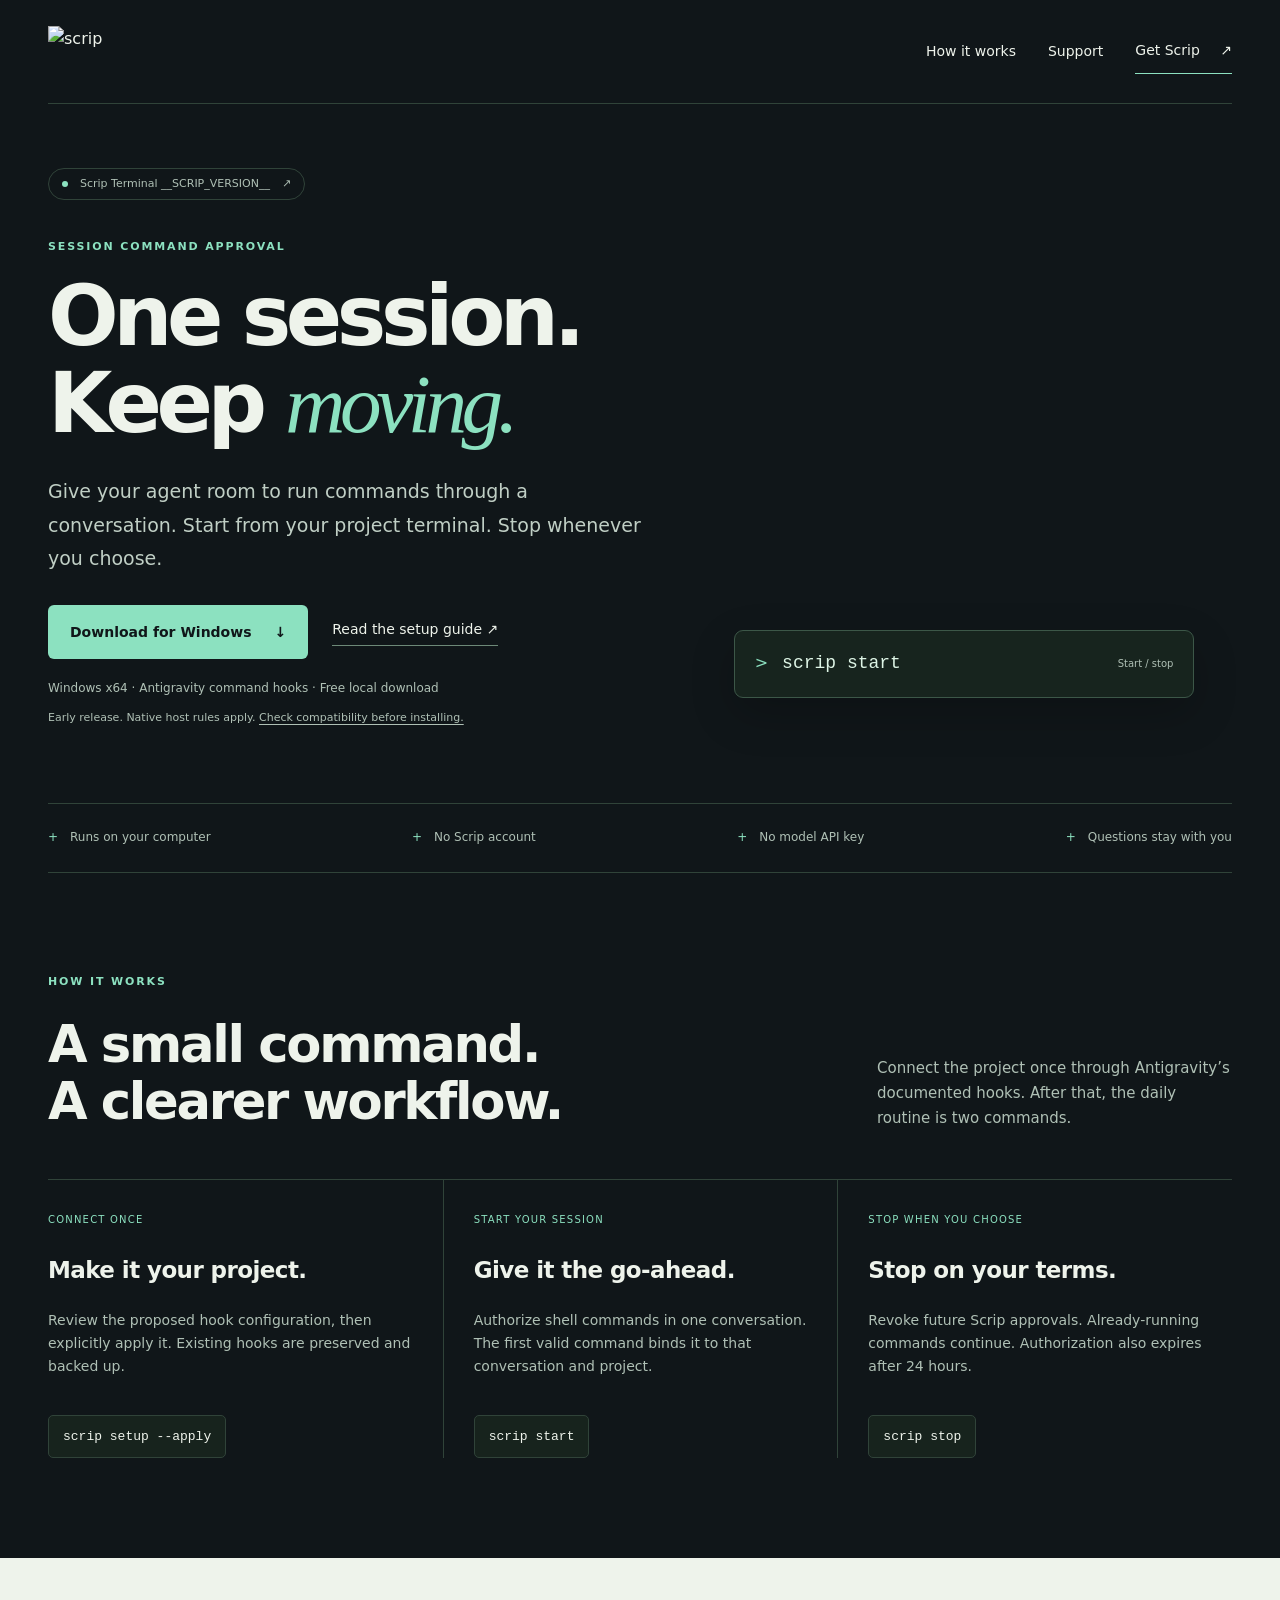
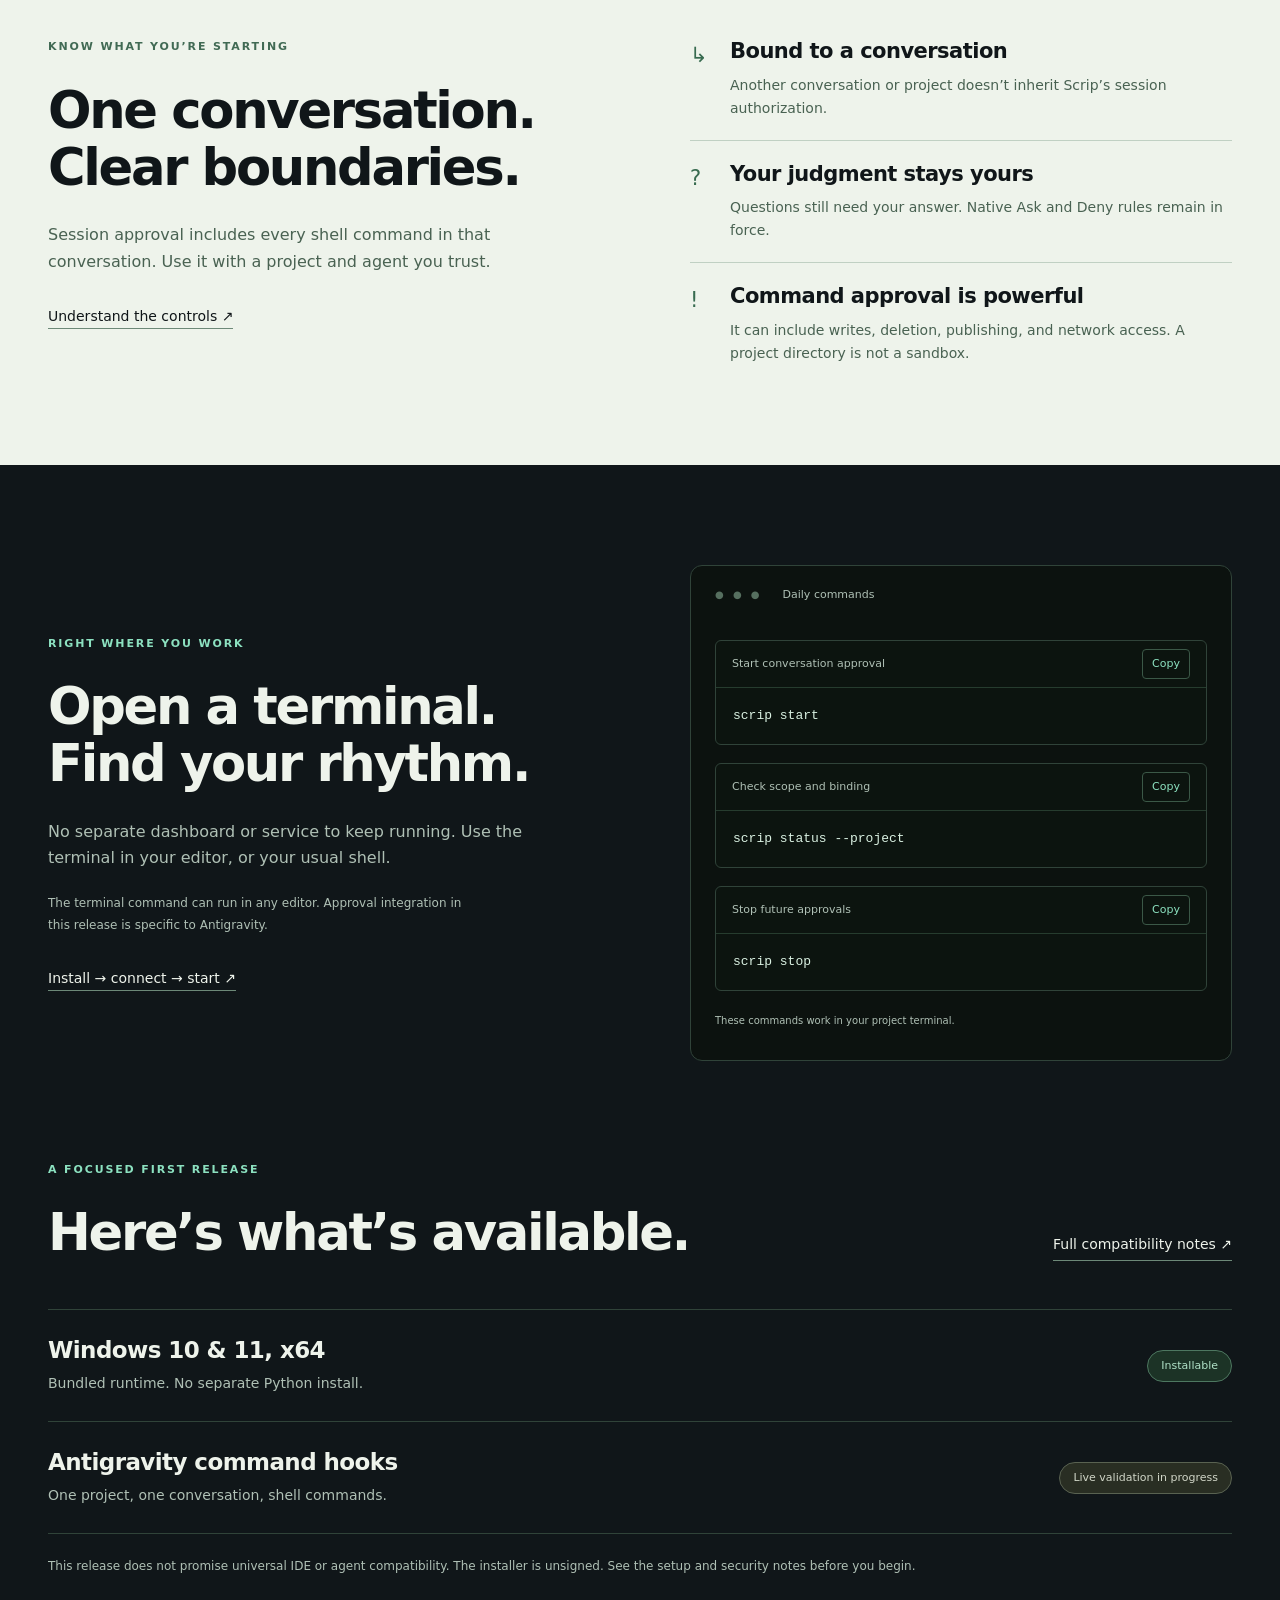
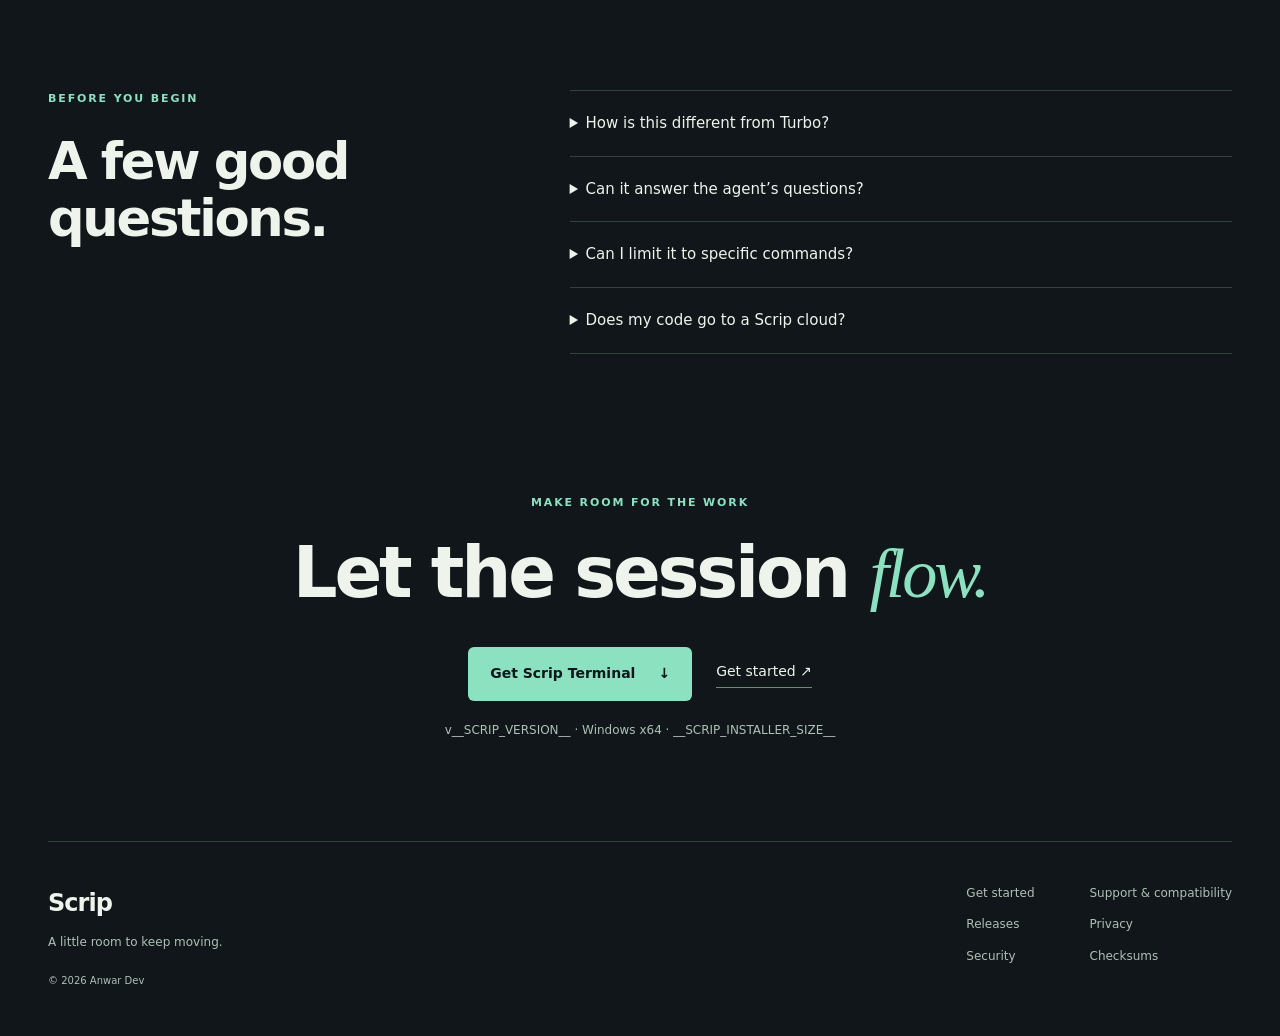
==== commit e525647c: "Polish mobile mascot composition and installer PATH verification" ====
--- a/web/index.html
+++ b/web/index.html
@@ -78,30 +78,7 @@
         <div class="hero-art">
           <span class="orbit orbit-one"></span
           ><span class="orbit orbit-two"></span
-          ><span class="art-label">MEET YOUR COMPANION</span
-          ><input
-            class="motion-toggle"
-            type="checkbox"
-            id="pause-mascot"
-            aria-label="Pause mascot animation"
-          /><picture class="companion-motion"
-            ><source
-              media="(prefers-reduced-motion: reduce)"
-              srcset="assets/mascot.png" />
-            <img
-              src="assets/mascot.gif"
-              width="560"
-              height="560"
-              alt="Scrip’s mint robot companion, blinking and looking around" /></picture
-          ><img
-            class="companion-still"
-            src="assets/mascot.png"
-            width="560"
-            height="560"
-            alt="Scrip’s mint robot companion"
-          /><label class="motion-control" for="pause-mascot"
-            ><span class="motion-running">Pause motion Ⅱ</span
-            ><span class="motion-paused">Play motion ▷</span></label
+          ></label
           >
           <div class="hero-command">
             <span class="prompt" aria-hidden="true">&gt;</span
--- a/web/styles.css
+++ b/web/styles.css
@@ -222,16 +222,7 @@
   justify-content: center;
   align-items: center;
 }
-.hero-art:before {
-  content: "";
-  position: absolute;
-  inset: 16% 9%;
-  background: #244c3c;
-  filter: blur(75px);
-  opacity: 0.5;
-  z-index: -1;
-  border-radius: 50%;
-}
+
 .hero-art > picture,
 .hero-art > .companion-still {
   width: 100%;
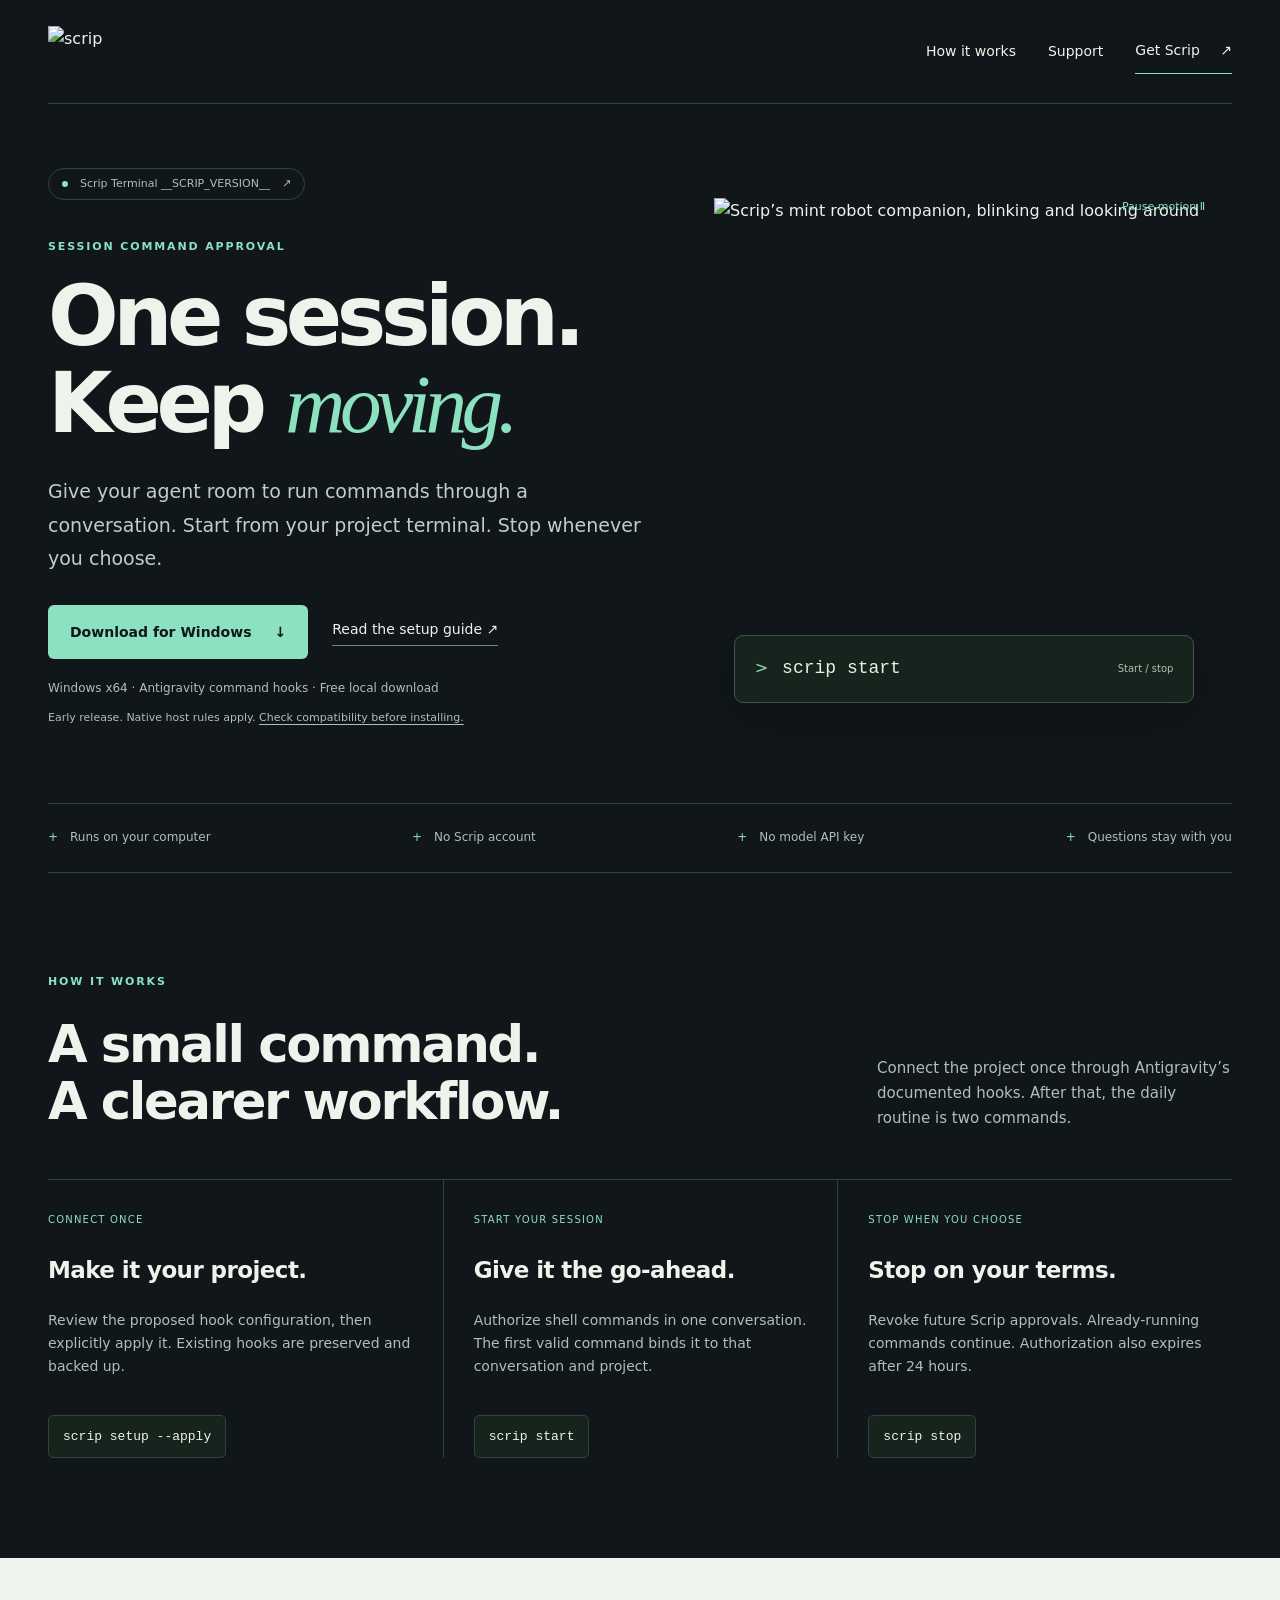
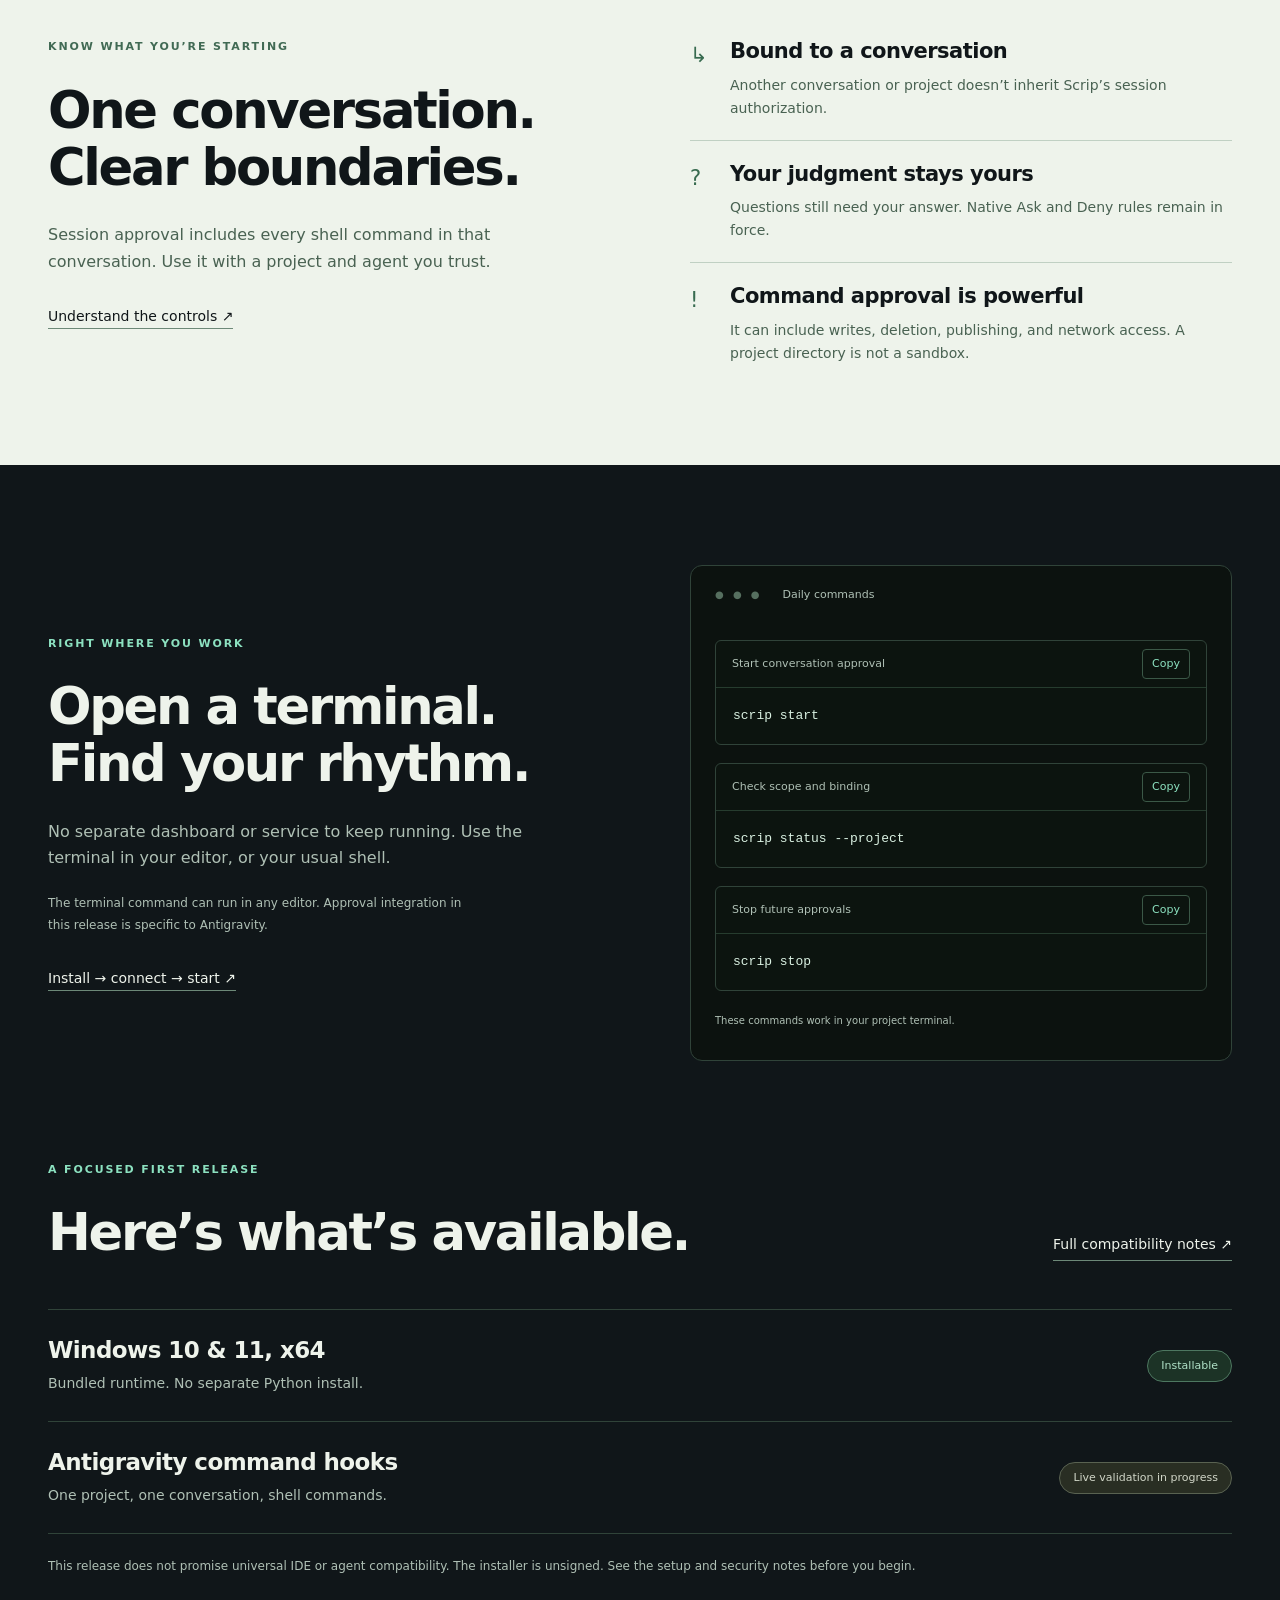
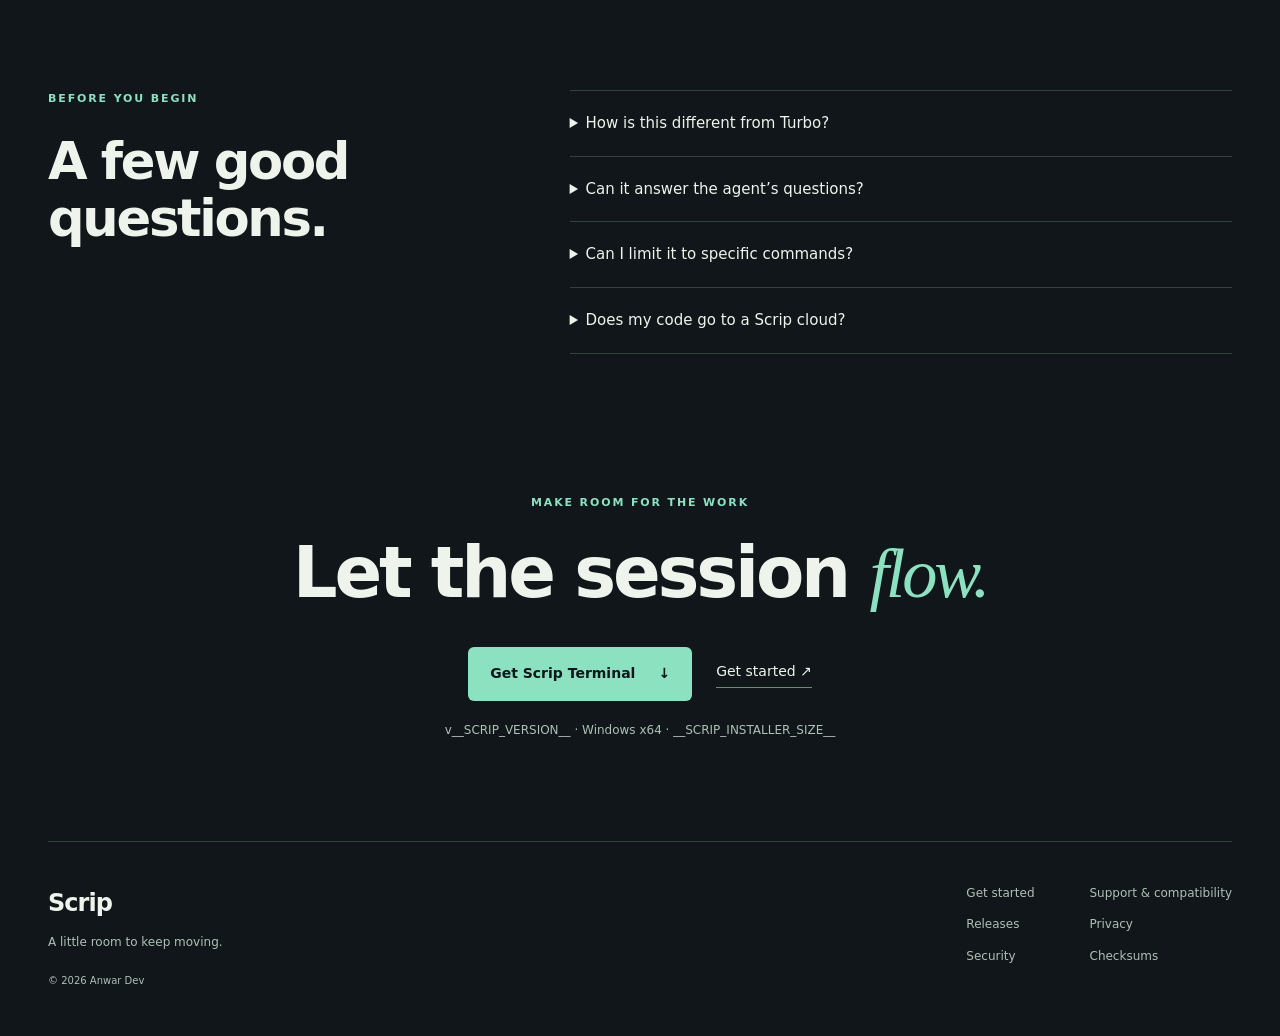
==== commit 971096b2: "Keep mascot markup complete after final layout refinement" ====
--- a/web/index.html
+++ b/web/index.html
@@ -76,9 +76,34 @@
           </p>
         </div>
         <div class="hero-art">
-          <span class="orbit orbit-one"></span
-          ><span class="orbit orbit-two"></span
-          ></label
+          <input
+            class="motion-toggle"
+            type="checkbox"
+            id="pause-mascot"
+            aria-label="Pause mascot animation"
+          />
+          <picture class="companion-motion">
+            <source
+              media="(prefers-reduced-motion: reduce)"
+              srcset="assets/mascot.png"
+            />
+            <img
+              src="assets/mascot.gif"
+              width="560"
+              height="560"
+              alt="Scrip’s mint robot companion, blinking and looking around"
+            />
+          </picture>
+          <img
+            class="companion-still"
+            src="assets/mascot.png"
+            width="560"
+            height="560"
+            alt="Scrip’s mint robot companion"
+          />
+          <label class="motion-control" for="pause-mascot"
+            ><span class="motion-running">Pause motion Ⅱ</span
+            ><span class="motion-paused">Play motion ▷</span></label
           >
           <div class="hero-command">
             <span class="prompt" aria-hidden="true">&gt;</span
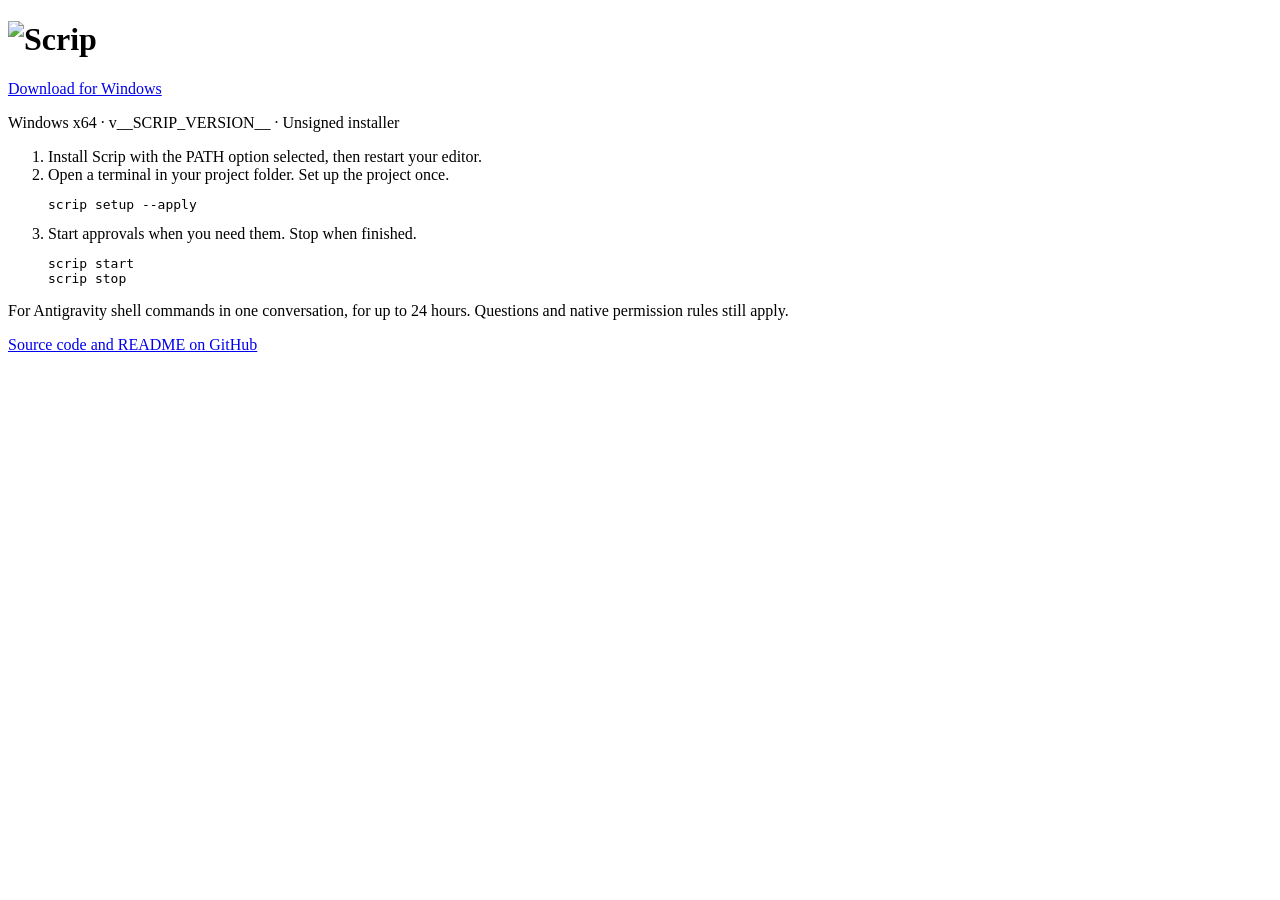
==== commit d2fd77c2: "Show minimal download page and preserve expanded site for future tools" ====
--- a/web/index.html
+++ b/web/index.html
@@ -3,378 +3,49 @@
   <head>
     <meta charset="utf-8" />
     <meta name="viewport" content="width=device-width, initial-scale=1" />
-    <meta name="theme-color" content="#101619" />
     <meta
       name="description"
-      content="Start session command approvals from your project terminal. Stop when you choose. A local Windows companion for Antigravity."
+      content="Download Scrip Terminal. Start and stop command approval for one Antigravity conversation from your project terminal."
     />
     <link rel="canonical" href="https://scrip.anwardev.me/" />
-    <meta property="og:type" content="website" />
-    <meta property="og:title" content="Scrip — Let the session flow." />
-    <meta
-      property="og:description"
-      content="Start session command approvals from your project terminal. Stop when you choose. A local Windows companion for Antigravity."
-    />
-    <meta property="og:url" content="https://scrip.anwardev.me/" />
-    <meta
-      property="og:image"
-      content="https://scrip.anwardev.me/assets/mascot.png"
-    />
-    <meta name="twitter:card" content="summary" />
-    <link rel="icon" href="assets/icon.png" />
-    <link rel="stylesheet" href="styles.css" />
-    <title>Scrip — Let the session flow.</title>
-    <script
-      defer
-      src="https://www.anwarhussen.tech/insights-v2.js"
-      data-site="bf279bc9-ed7a-4f54-9cdf-d3c4af46c5f2"
-    ></script>
+    <link rel="icon" href="/assets/icon.png" />
+    <link rel="stylesheet" href="/styles.css" />
+    <title>Scrip</title>
   </head>
   <body>
-    <a class="skip" href="#main">Skip to content</a>
-    <header class="header wrap">
-      <a class="brand" href="./" aria-label="Scrip home"
-        ><img src="assets/wordmark.svg" width="144" height="52" alt="scrip"
-      /></a>
-      <nav aria-label="Main navigation">
-        <a href="./#how">How it works</a><a href="support.html">Support</a
-        ><a href="quickstart.html" class="nav-download"
-          >Get Scrip <span aria-hidden="true">↗</span></a
+    <main>
+      <h1>
+        <img src="/assets/wordmark.svg" width="176" height="64" alt="Scrip" />
+      </h1>
+      <a class="download" href="/downloads/__SCRIP_INSTALLER__" download
+        >Download for Windows</a
+      >
+      <p class="details">
+        Windows x64 · v__SCRIP_VERSION__ · Unsigned installer
+      </p>
+      <ol>
+        <li>
+          Install Scrip with the PATH option selected, then restart your editor.
+        </li>
+        <li>
+          Open a terminal in your project folder. Set up the project once.
+          <pre><code>scrip setup --apply</code></pre>
+        </li>
+        <li>
+          Start approvals when you need them. Stop when finished.
+          <pre><code>scrip start
+scrip stop</code></pre>
+        </li>
+      </ol>
+      <p class="details">
+        For Antigravity shell commands in one conversation, for up to 24 hours.
+        Questions and native permission rules still apply.
+      </p>
+      <p>
+        <a href="https://github.com/anu-devcode/scrip#readme"
+          >Source code and README on GitHub</a
         >
-      </nav>
-    </header>
-    <main id="main">
-      <section class="hero wrap">
-        <div class="hero-copy">
-          <a href="releases.html" class="release-pill"
-            ><span class="dot"></span> Scrip Terminal __SCRIP_VERSION__
-            <span aria-hidden="true">↗</span></a
-          >
-          <p class="eyebrow">SESSION COMMAND APPROVAL</p>
-          <h1>One session.<br />Keep <em>moving.</em></h1>
-          <p class="lead">
-            Give your agent room to run commands through a conversation. Start
-            from your project terminal. Stop whenever you choose.
-          </p>
-          <div class="actions">
-            <a
-              class="button primary"
-              data-analytics-event="download_open"
-              href="downloads/__SCRIP_INSTALLER__"
-              download
-              >Download for Windows <span aria-hidden="true">↓</span></a
-            ><a class="text-link" href="quickstart.html"
-              >Read the setup guide <span aria-hidden="true">↗</span></a
-            >
-          </div>
-          <p class="install-note">
-            Windows x64 · Antigravity command hooks · Free local download
-          </p>
-          <p class="release-note">
-            Early release. Native host rules apply.
-            <a href="support.html">Check compatibility before installing.</a>
-          </p>
-        </div>
-        <div class="hero-art">
-          <input
-            class="motion-toggle"
-            type="checkbox"
-            id="pause-mascot"
-            aria-label="Pause mascot animation"
-          />
-          <picture class="companion-motion">
-            <source
-              media="(prefers-reduced-motion: reduce)"
-              srcset="assets/mascot.png"
-            />
-            <img
-              src="assets/mascot.gif"
-              width="560"
-              height="560"
-              alt="Scrip’s mint robot companion, blinking and looking around"
-            />
-          </picture>
-          <img
-            class="companion-still"
-            src="assets/mascot.png"
-            width="560"
-            height="560"
-            alt="Scrip’s mint robot companion"
-          />
-          <label class="motion-control" for="pause-mascot"
-            ><span class="motion-running">Pause motion Ⅱ</span
-            ><span class="motion-paused">Play motion ▷</span></label
-          >
-          <div class="hero-command">
-            <span class="prompt" aria-hidden="true">&gt;</span
-            ><code>scrip start</code
-            ><span class="command-caption">Start / stop</span>
-          </div>
-        </div>
-      </section>
-      <div class="trust-strip wrap">
-        <span>Runs on your computer</span><span>No Scrip account</span
-        ><span>No model API key</span><span>Questions stay with you</span>
-      </div>
-      <section class="section wrap" id="how">
-        <div class="section-heading">
-          <div>
-            <p class="eyebrow">HOW IT WORKS</p>
-            <h2>A small command.<br />A clearer workflow.</h2>
-          </div>
-          <p>
-            Connect the project once through Antigravity’s documented hooks.
-            After that, the daily routine is two commands.
-          </p>
-        </div>
-        <div class="workflow">
-          <article>
-            <span class="step-number">CONNECT ONCE</span>
-            <h3>Make it your project.</h3>
-            <p>
-              Review the proposed hook configuration, then explicitly apply it.
-              Existing hooks are preserved and backed up.
-            </p>
-            <code class="inline-command">scrip setup --apply</code>
-          </article>
-          <article>
-            <span class="step-number">START YOUR SESSION</span>
-            <h3>Give it the go-ahead.</h3>
-            <p>
-              Authorize shell commands in one conversation. The first valid
-              command binds it to that conversation and project.
-            </p>
-            <code class="inline-command">scrip start</code>
-          </article>
-          <article>
-            <span class="step-number">STOP WHEN YOU CHOOSE</span>
-            <h3>Stop on your terms.</h3>
-            <p>
-              Revoke future Scrip approvals. Already-running commands continue.
-              Authorization also expires after 24 hours.
-            </p>
-            <code class="inline-command">scrip stop</code>
-          </article>
-        </div>
-      </section>
-      <section class="control-section">
-        <div class="wrap control-grid">
-          <div>
-            <p class="eyebrow">KNOW WHAT YOU’RE STARTING</p>
-            <h2>One conversation.<br />Clear boundaries.</h2>
-            <p class="control-lead">
-              Session approval includes every shell command in that
-              conversation. Use it with a project and agent you trust.
-            </p>
-            <a class="text-link" href="security.html"
-              >Understand the controls ↗</a
-            >
-          </div>
-          <div class="boundary-list">
-            <div>
-              <span class="boundary-icon" aria-hidden="true">↳</span>
-              <div>
-                <h3>Bound to a conversation</h3>
-                <p>
-                  Another conversation or project doesn’t inherit Scrip’s
-                  session authorization.
-                </p>
-              </div>
-            </div>
-            <div>
-              <span class="boundary-icon" aria-hidden="true">?</span>
-              <div>
-                <h3>Your judgment stays yours</h3>
-                <p>
-                  Questions still need your answer. Native Ask and Deny rules
-                  remain in force.
-                </p>
-              </div>
-            </div>
-            <div>
-              <span class="boundary-icon" aria-hidden="true">!</span>
-              <div>
-                <h3>Command approval is powerful</h3>
-                <p>
-                  It can include writes, deletion, publishing, and network
-                  access. A project directory is not a sandbox.
-                </p>
-              </div>
-            </div>
-          </div>
-        </div>
-      </section>
-      <section class="section wrap terminal-section">
-        <div>
-          <p class="eyebrow">RIGHT WHERE YOU WORK</p>
-          <h2>Open a terminal.<br />Find your rhythm.</h2>
-          <p class="muted">
-            No separate dashboard or service to keep running. Use the terminal
-            in your editor, or your usual shell.
-          </p>
-          <p class="fine-print">
-            The terminal command can run in any editor. Approval integration in
-            this release is specific to Antigravity.
-          </p>
-          <a class="text-link" href="quickstart.html"
-            >Install → connect → start ↗</a
-          >
-        </div>
-        <div class="terminal-reference">
-          <div class="terminal-title">
-            <span class="terminal-dots" aria-hidden="true">● ● ●</span
-            ><span>Daily commands</span>
-          </div>
-          <div class="code-block">
-            <div class="code-heading">
-              <span>Start conversation approval</span
-              ><button
-                type="button"
-                class="copy"
-                data-copy="scrip start"
-                aria-label="Copy scrip start"
-              >
-                Copy
-              </button>
-            </div>
-            <pre><code>scrip start</code></pre>
-          </div>
-          <div class="code-block">
-            <div class="code-heading">
-              <span>Check scope and binding</span
-              ><button
-                type="button"
-                class="copy"
-                data-copy="scrip status --project"
-                aria-label="Copy scrip status --project"
-              >
-                Copy
-              </button>
-            </div>
-            <pre><code>scrip status --project</code></pre>
-          </div>
-          <div class="code-block">
-            <div class="code-heading">
-              <span>Stop future approvals</span
-              ><button
-                type="button"
-                class="copy"
-                data-copy="scrip stop"
-                aria-label="Copy scrip stop"
-              >
-                Copy
-              </button>
-            </div>
-            <pre><code>scrip stop</code></pre>
-          </div>
-          <p class="terminal-footnote">
-            These commands work in your project terminal.
-          </p>
-        </div>
-      </section>
-      <section class="section wrap support-summary" id="compatibility">
-        <div class="section-heading">
-          <div>
-            <p class="eyebrow">A FOCUSED FIRST RELEASE</p>
-            <h2>Here’s what’s available.</h2>
-          </div>
-          <a class="text-link" href="support.html"
-            >Full compatibility notes ↗</a
-          >
-        </div>
-        <div class="support-row">
-          <div>
-            <h3>Windows 10 & 11, x64</h3>
-            <p>Bundled runtime. No separate Python install.</p>
-          </div>
-          <span class="badge">Installable</span>
-        </div>
-        <div class="support-row">
-          <div>
-            <h3>Antigravity command hooks</h3>
-            <p>One project, one conversation, shell commands.</p>
-          </div>
-          <span class="badge subdued">Live validation in progress</span>
-        </div>
-        <p class="fine-print">
-          This release does not promise universal IDE or agent compatibility.
-          The installer is unsigned. See the setup and security notes before you
-          begin.
-        </p>
-      </section>
-      <section class="section wrap faq">
-        <div>
-          <p class="eyebrow">BEFORE YOU BEGIN</p>
-          <h2>A few good<br />questions.</h2>
-        </div>
-        <div>
-          <details>
-            <summary>How is this different from Turbo?</summary>
-            <p>
-              Scrip gives you a project-terminal start/stop lifecycle bound to
-              one conversation. It uses Antigravity’s documented hooks and still
-              honors native Ask/Deny rules. If Turbo already meets your needs,
-              you may not need Scrip.
-            </p>
-          </details>
-          <details>
-            <summary>Can it answer the agent’s questions?</summary>
-            <p>
-              No. Session command approval covers shell execution only.
-              Questions still need your answer in the agent.
-            </p>
-          </details>
-          <details>
-            <summary>Can I limit it to specific commands?</summary>
-            <p>
-              Yes. Configure exact commands during setup and run
-              <code>scrip start --exact</code>. The default
-              <code>scrip start</code> authorizes commands throughout one
-              conversation.
-            </p>
-          </details>
-          <details>
-            <summary>Does my code go to a Scrip cloud?</summary>
-            <p>
-              No. Scrip stores its authorization and event history on your
-              computer. This website serves product pages and downloads. Your
-              agent and hosting providers retain their own data practices.
-            </p>
-          </details>
-        </div>
-      </section>
-      <section class="closing wrap">
-        <p class="eyebrow">MAKE ROOM FOR THE WORK</p>
-        <h2>Let the session <em>flow.</em></h2>
-        <div class="actions">
-          <a
-            class="button primary"
-            data-analytics-event="download_open"
-            href="downloads/__SCRIP_INSTALLER__"
-            download
-            >Get Scrip Terminal <span aria-hidden="true">↓</span></a
-          ><a class="text-link" href="quickstart.html">Get started ↗</a>
-        </div>
-        <p class="install-note">
-          v__SCRIP_VERSION__ · Windows x64 · __SCRIP_INSTALLER_SIZE__
-        </p>
-      </section>
+      </p>
     </main>
-    <footer class="footer wrap">
-      <div>
-        <a href="./" class="footer-name">Scrip</a>
-        <p>A little room to keep moving.</p>
-        <small>© 2026 Anwar Dev</small>
-      </div>
-      <nav aria-label="Footer navigation">
-        <a href="quickstart.html">Get started</a
-        ><a href="support.html">Support & compatibility</a
-        ><a href="releases.html">Releases</a><a href="privacy.html">Privacy</a
-        ><a href="security.html">Security</a
-        ><a href="downloads/SHA256SUMS">Checksums</a>
-      </nav>
-    </footer>
-    <div class="copy-status" role="status" aria-live="polite"></div>
-    <script src="site.js" defer></script>
   </body>
 </html>
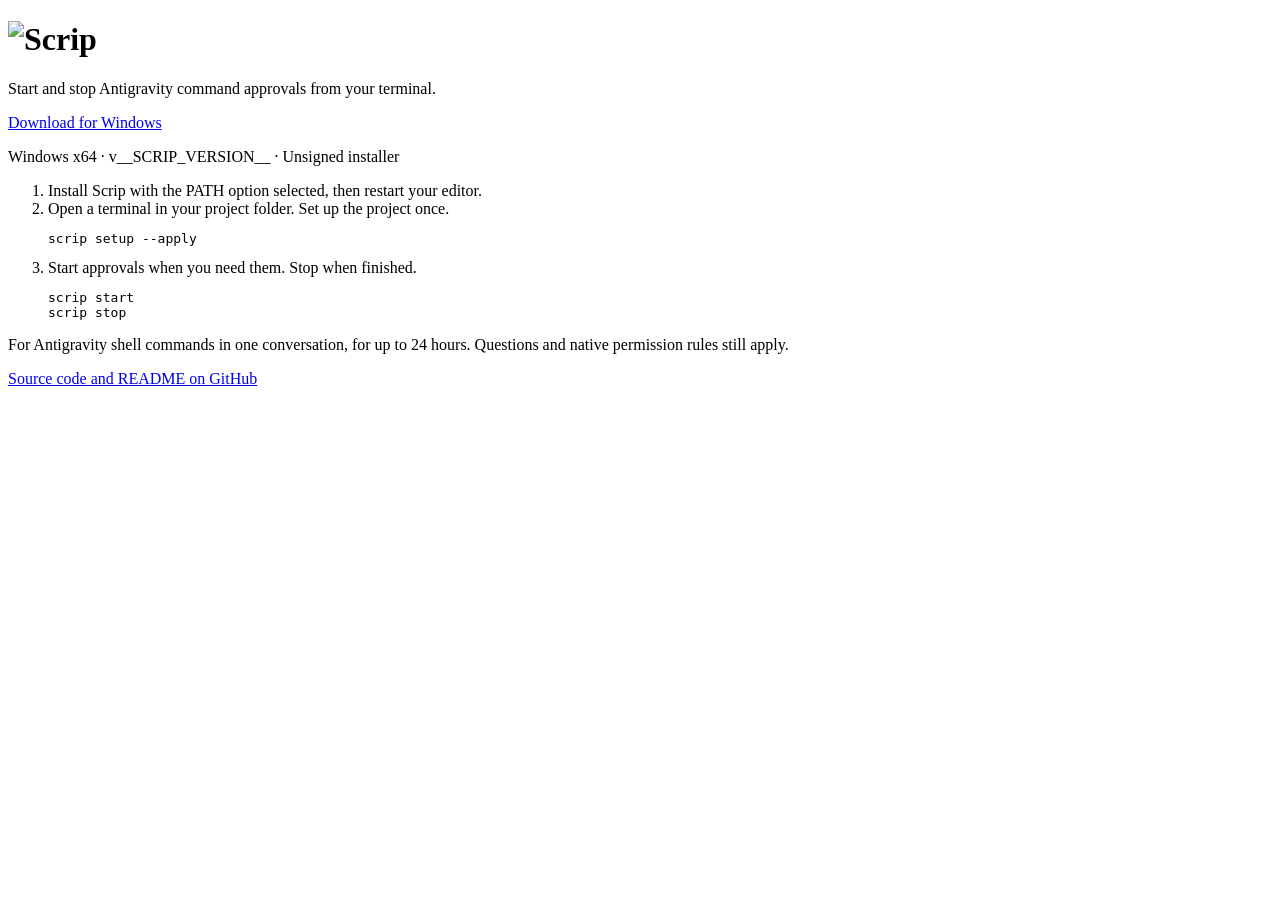
==== commit 762831fb: "Add concise description below Scrip logo" ====
--- a/web/index.html
+++ b/web/index.html
@@ -17,6 +17,9 @@
       <h1>
         <img src="/assets/wordmark.svg" width="176" height="64" alt="Scrip" />
       </h1>
+      <p class="description">
+        Start and stop Antigravity command approvals from your terminal.
+      </p>
       <a class="download" href="/downloads/__SCRIP_INSTALLER__" download
         >Download for Windows</a
       >
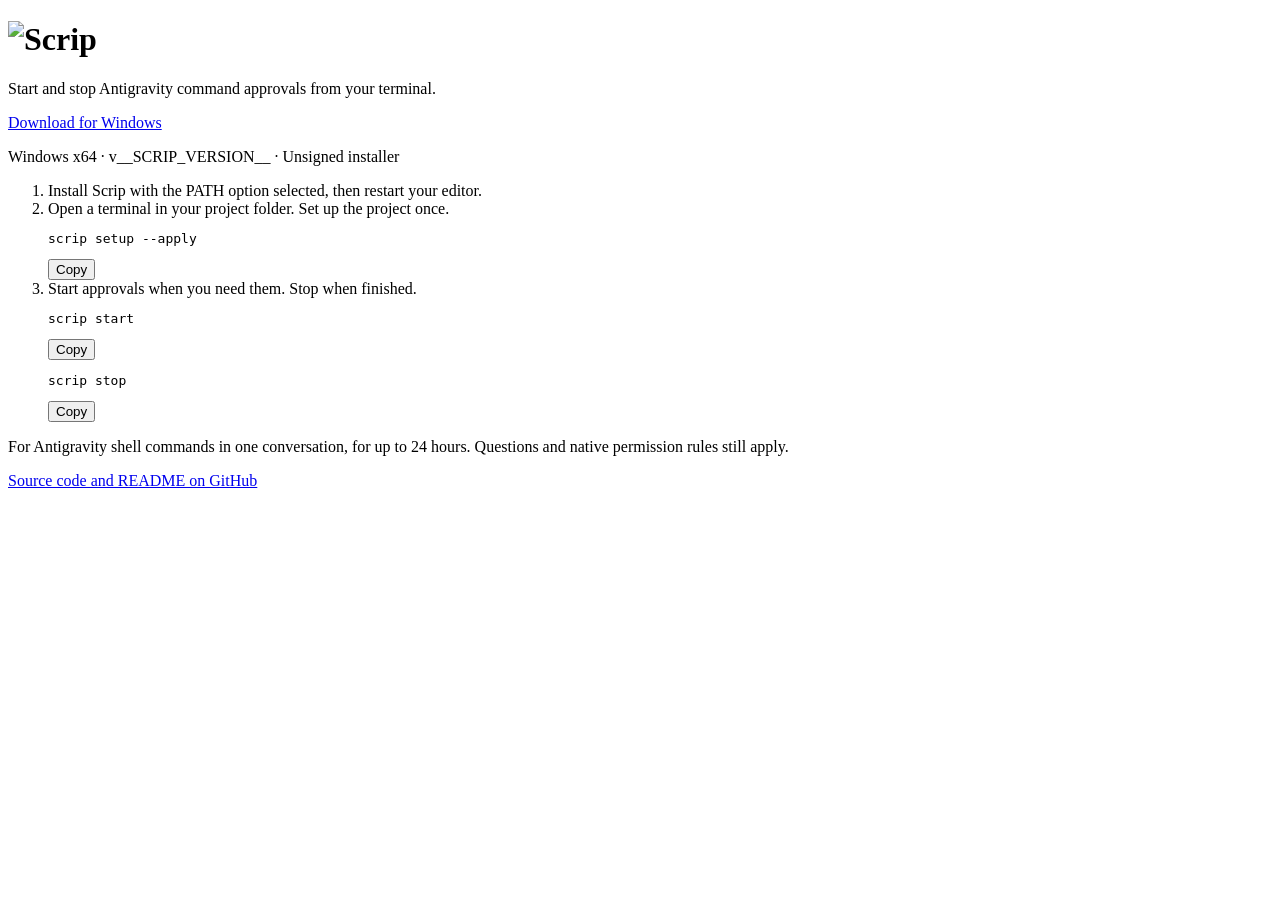
==== commit 9d46e9d7: "Shorten project command feedback and add command copy controls" ====
--- a/web/index.html
+++ b/web/index.html
@@ -32,14 +32,45 @@
         </li>
         <li>
           Open a terminal in your project folder. Set up the project once.
-          <pre><code>scrip setup --apply</code></pre>
+          <div class="command">
+            <pre><code>scrip setup --apply</code></pre>
+            <button
+              type="button"
+              class="copy"
+              data-copy="scrip setup --apply"
+              aria-label="Copy setup command"
+            >
+              Copy
+            </button>
+          </div>
         </li>
         <li>
           Start approvals when you need them. Stop when finished.
-          <pre><code>scrip start
-scrip stop</code></pre>
+          <div class="command">
+            <pre><code>scrip start</code></pre>
+            <button
+              type="button"
+              class="copy"
+              data-copy="scrip start"
+              aria-label="Copy start command"
+            >
+              Copy
+            </button>
+          </div>
+          <div class="command">
+            <pre><code>scrip stop</code></pre>
+            <button
+              type="button"
+              class="copy"
+              data-copy="scrip stop"
+              aria-label="Copy stop command"
+            >
+              Copy
+            </button>
+          </div>
         </li>
       </ol>
+      <p class="copy-status" role="status" aria-live="polite"></p>
       <p class="details">
         For Antigravity shell commands in one conversation, for up to 24 hours.
         Questions and native permission rules still apply.
@@ -50,5 +81,6 @@
         >
       </p>
     </main>
+    <script src="/commands.js" defer></script>
   </body>
 </html>
